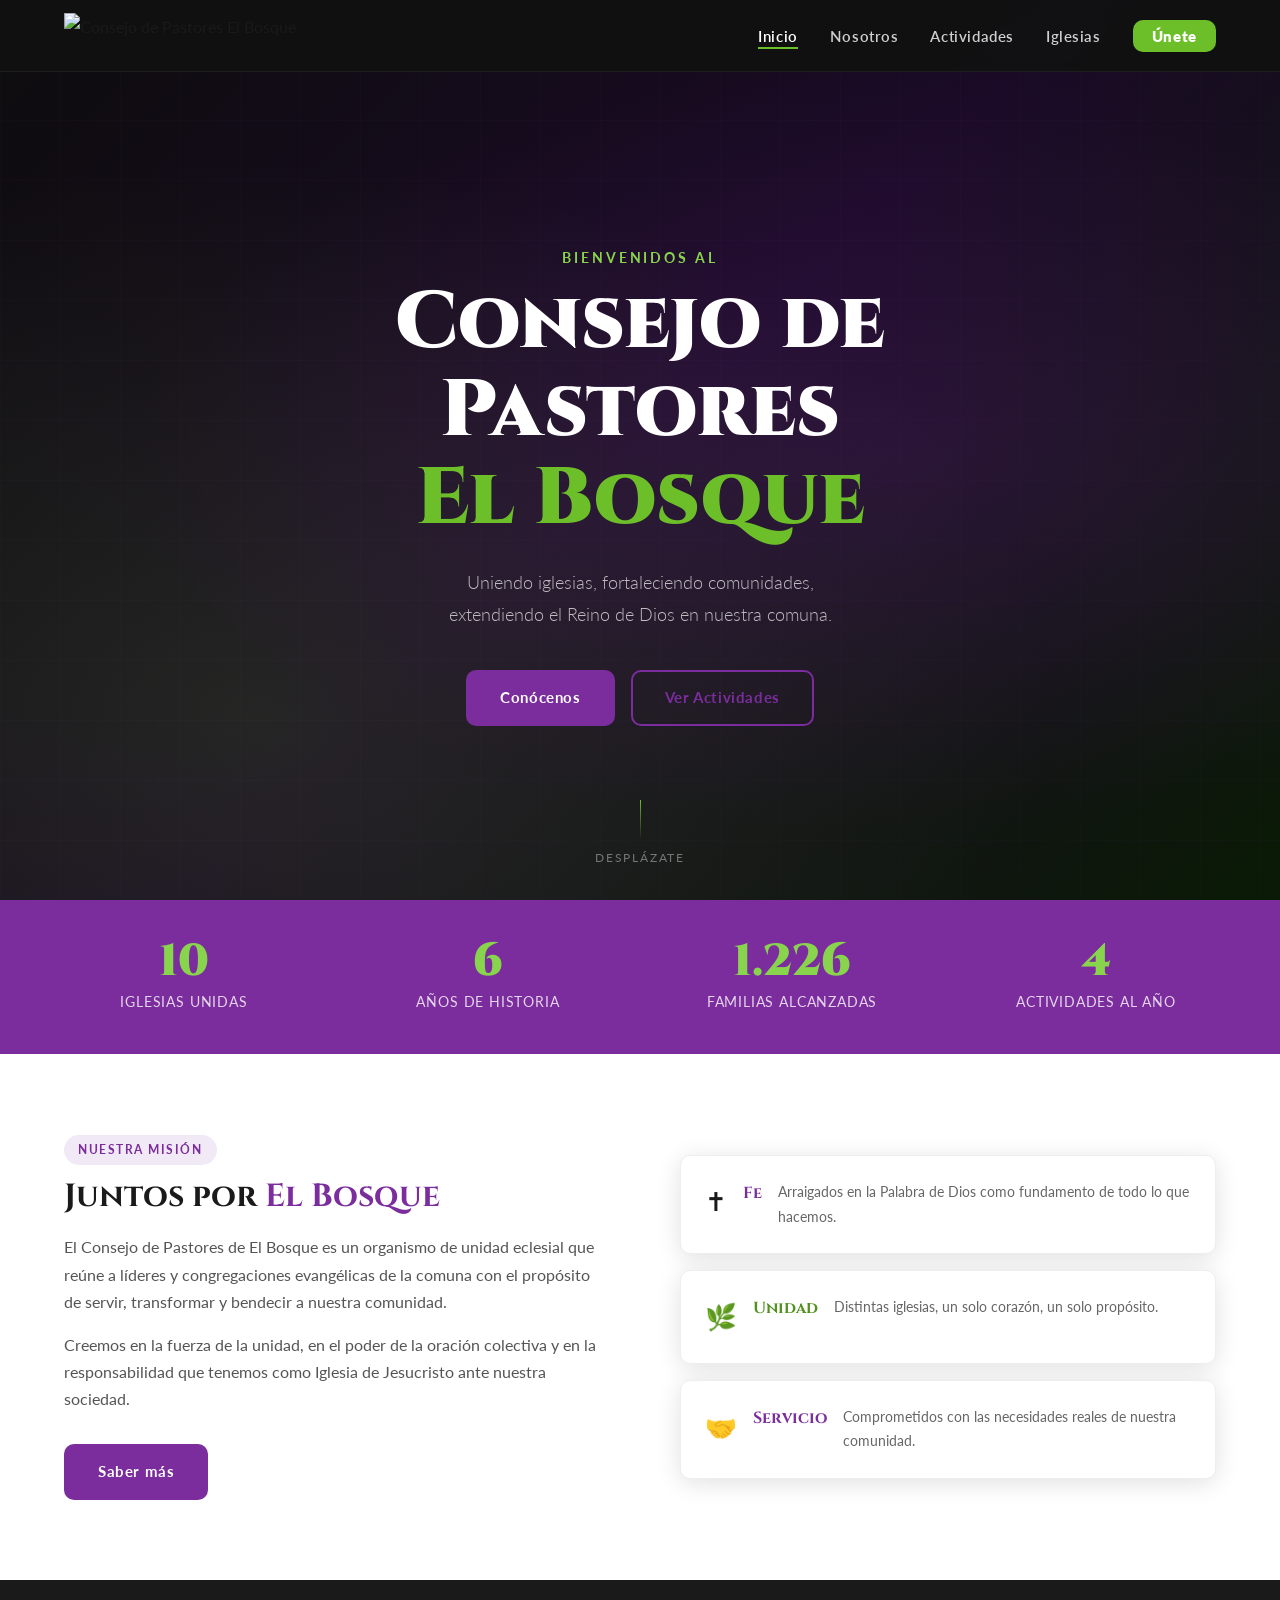
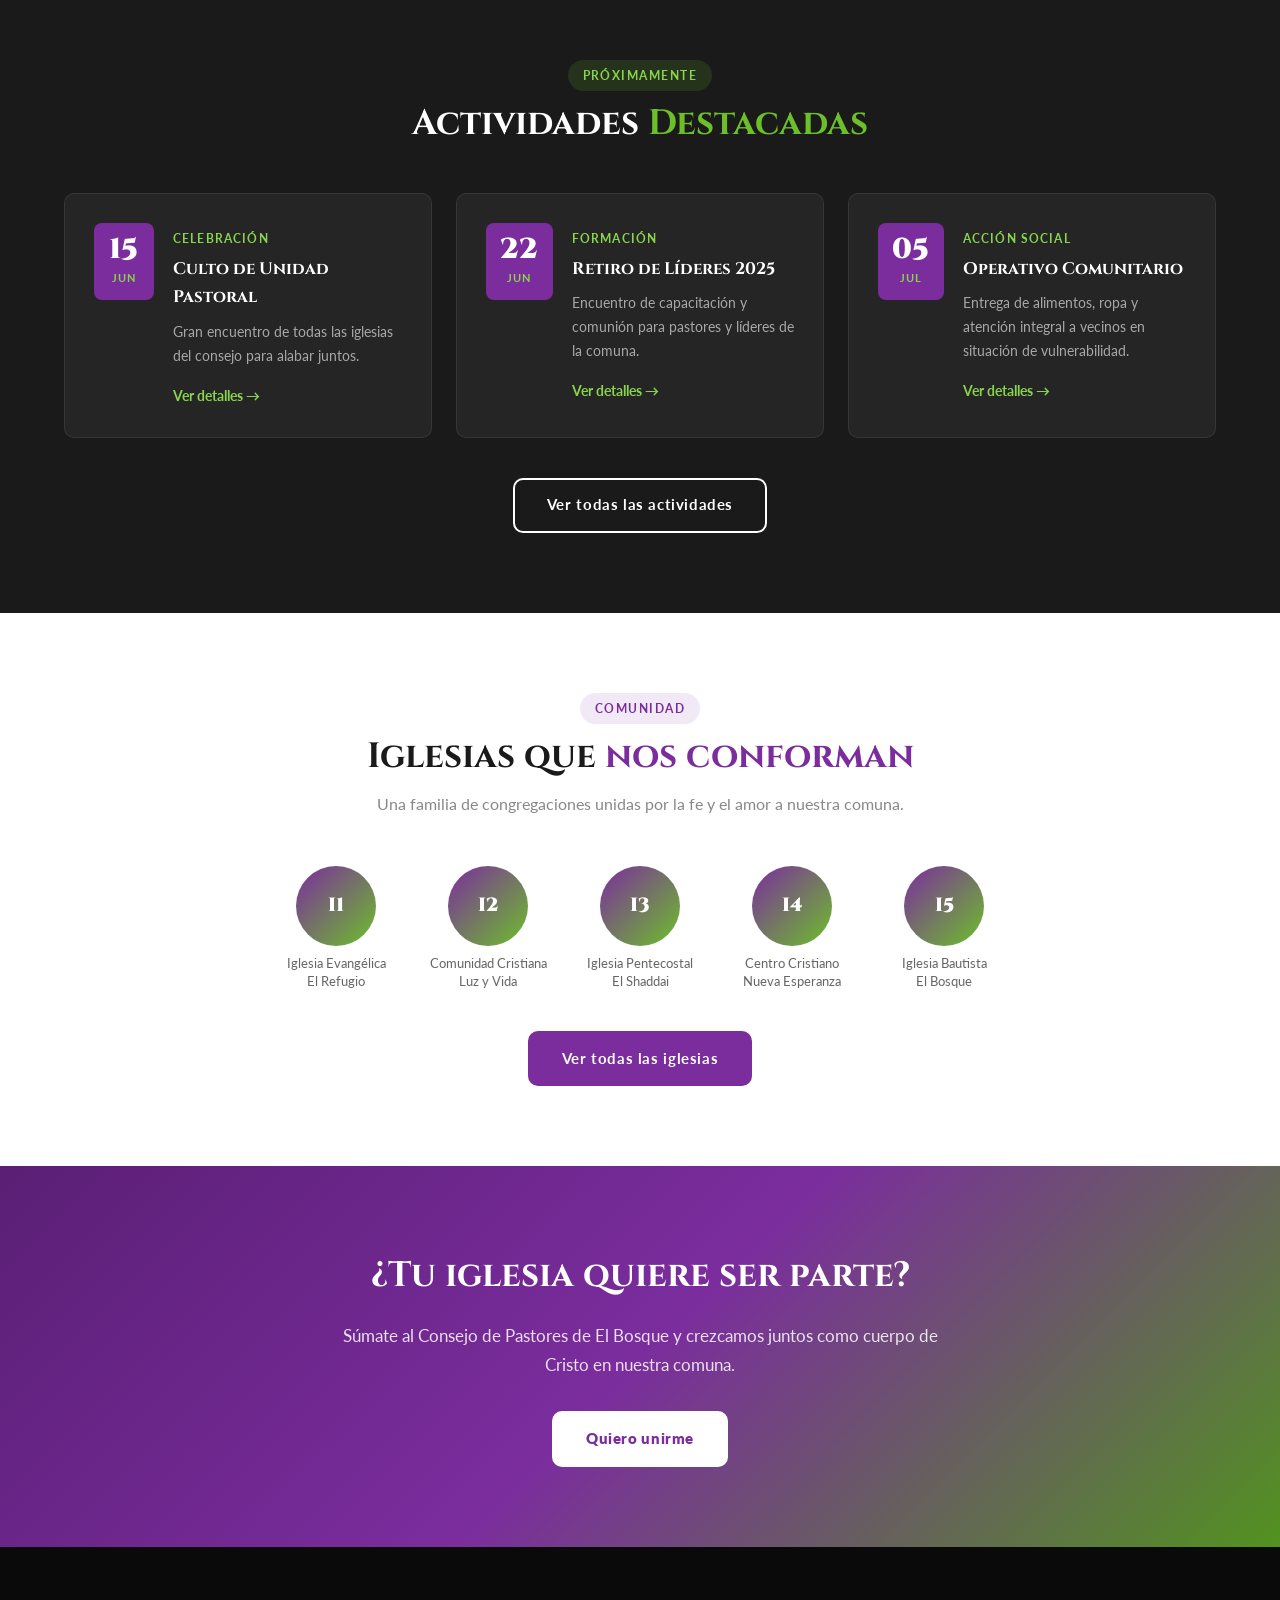
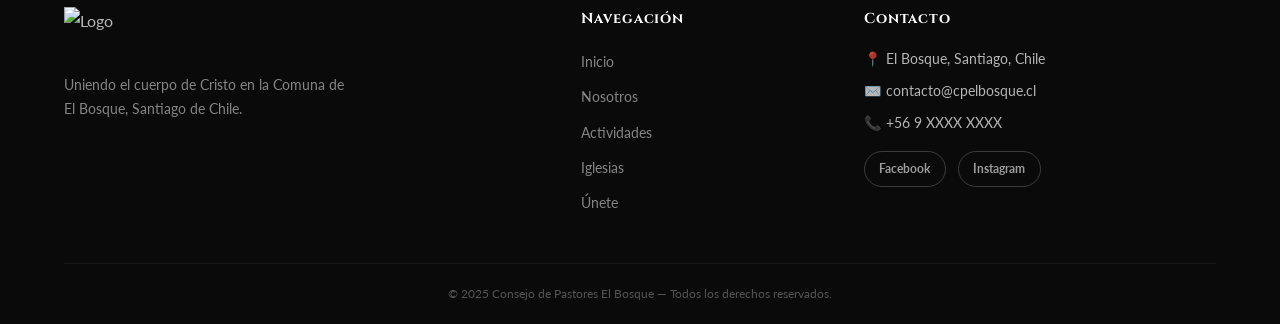
==== index.html @ faa2d141 "proyecto base de la pagina web" ====
<!DOCTYPE html>
<html lang="es">
<head>
  <meta charset="UTF-8" />
  <meta name="viewport" content="width=device-width, initial-scale=1.0"/>
  <title>Consejo de Pastores El Bosque</title>
  <link rel="stylesheet" href="styles.css" />
  <link href="https://fonts.googleapis.com/css2?family=Cinzel:wght@400;700;900&family=Lato:wght@300;400;700&display=swap" rel="stylesheet"/>
</head>
<body>

  <!-- NAVBAR -->
  <nav class="navbar" id="navbar">
    <div class="nav-container">
      <a href="index.html" class="nav-logo">
        <img src="logo.png" alt="Consejo de Pastores El Bosque" />
      </a>
      <button class="hamburger" id="hamburger" aria-label="Menú">
        <span></span><span></span><span></span>
      </button>
      <ul class="nav-links" id="nav-links">
        <li><a href="index.html" class="active">Inicio</a></li>
        <li><a href="nosotros.html">Nosotros</a></li>
        <li><a href="actividades.html">Actividades</a></li>
        <li><a href="iglesias.html">Iglesias</a></li>
        <li><a href="unete.html" class="nav-cta">Únete</a></li>
      </ul>
    </div>
  </nav>

  <!-- HERO -->
  <section class="hero">
    <div class="hero-bg"></div>
    <div class="hero-overlay"></div>
    <div class="hero-content">
      <p class="hero-pre animate-up">Bienvenidos al</p>
      <h1 class="hero-title animate-up delay-1">Consejo de Pastores<br/><span class="green">El Bosque</span></h1>
      <p class="hero-sub animate-up delay-2">Uniendo iglesias, fortaleciendo comunidades,<br/>extendiendo el Reino de Dios en nuestra comuna.</p>
      <div class="hero-btns animate-up delay-3">
        <a href="nosotros.html" class="btn btn-primary">Conócenos</a>
        <a href="actividades.html" class="btn btn-outline">Ver Actividades</a>
      </div>
    </div>
    <div class="hero-scroll">
      <span></span>
      <p>Desplázate</p>
    </div>
  </section>

  <!-- CIFRAS -->
  <section class="stats">
    <div class="stats-grid">
      <div class="stat-item">
        <span class="stat-number" data-target="25">0</span>
        <p>Iglesias unidas</p>
      </div>
      <div class="stat-item">
        <span class="stat-number" data-target="15">0</span>
        <p>Años de historia</p>
      </div>
      <div class="stat-item">
        <span class="stat-number" data-target="3000">0</span>
        <p>Familias alcanzadas</p>
      </div>
      <div class="stat-item">
        <span class="stat-number" data-target="12">0</span>
        <p>Actividades al año</p>
      </div>
    </div>
  </section>

  <!-- MISIÓN -->
  <section class="mision section-pad">
    <div class="container">
      <div class="mision-grid">
        <div class="mision-text">
          <span class="tag">Nuestra Misión</span>
          <h2>Juntos por <span class="purple">El Bosque</span></h2>
          <p>El Consejo de Pastores de El Bosque es un organismo de unidad eclesial que reúne a líderes y congregaciones evangélicas de la comuna con el propósito de servir, transformar y bendecir a nuestra comunidad.</p>
          <p>Creemos en la fuerza de la unidad, en el poder de la oración colectiva y en la responsabilidad que tenemos como Iglesia de Jesucristo ante nuestra sociedad.</p>
          <a href="nosotros.html" class="btn btn-primary">Saber más</a>
        </div>
        <div class="mision-visual">
          <div class="mision-card card-1">
            <div class="card-icon">✝</div>
            <h3>Fe</h3>
            <p>Arraigados en la Palabra de Dios como fundamento de todo lo que hacemos.</p>
          </div>
          <div class="mision-card card-2">
            <div class="card-icon">🌿</div>
            <h3>Unidad</h3>
            <p>Distintas iglesias, un solo corazón, un solo propósito.</p>
          </div>
          <div class="mision-card card-3">
            <div class="card-icon">🤝</div>
            <h3>Servicio</h3>
            <p>Comprometidos con las necesidades reales de nuestra comunidad.</p>
          </div>
        </div>
      </div>
    </div>
  </section>

  <!-- PRÓXIMAS ACTIVIDADES -->
  <section class="proximas section-pad dark-section">
    <div class="container">
      <div class="section-header">
        <span class="tag">Próximamente</span>
        <h2>Actividades <span class="green">Destacadas</span></h2>
      </div>
      <div class="eventos-grid">
        <article class="evento-card">
          <div class="evento-fecha">
            <span class="dia">15</span>
            <span class="mes">JUN</span>
          </div>
          <div class="evento-info">
            <span class="evento-tipo">Celebración</span>
            <h3>Culto de Unidad Pastoral</h3>
            <p>Gran encuentro de todas las iglesias del consejo para alabar juntos.</p>
            <a href="actividades.html" class="link-arrow">Ver detalles →</a>
          </div>
        </article>
        <article class="evento-card">
          <div class="evento-fecha">
            <span class="dia">22</span>
            <span class="mes">JUN</span>
          </div>
          <div class="evento-info">
            <span class="evento-tipo">Formación</span>
            <h3>Retiro de Líderes 2025</h3>
            <p>Encuentro de capacitación y comunión para pastores y líderes de la comuna.</p>
            <a href="actividades.html" class="link-arrow">Ver detalles →</a>
          </div>
        </article>
        <article class="evento-card">
          <div class="evento-fecha">
            <span class="dia">05</span>
            <span class="mes">JUL</span>
          </div>
          <div class="evento-info">
            <span class="evento-tipo">Acción Social</span>
            <h3>Operativo Comunitario</h3>
            <p>Entrega de alimentos, ropa y atención integral a vecinos en situación de vulnerabilidad.</p>
            <a href="actividades.html" class="link-arrow">Ver detalles →</a>
          </div>
        </article>
      </div>
      <div class="center-btn">
        <a href="actividades.html" class="btn btn-outline-light">Ver todas las actividades</a>
      </div>
    </div>
  </section>

  <!-- IGLESIAS DESTACADAS -->
  <section class="iglesias-preview section-pad">
    <div class="container">
      <div class="section-header">
        <span class="tag">Comunidad</span>
        <h2>Iglesias que <span class="purple">nos conforman</span></h2>
        <p>Una familia de congregaciones unidas por la fe y el amor a nuestra comuna.</p>
      </div>
      <div class="iglesias-logos">
        <div class="iglesia-item">
          <div class="iglesia-circle">I1</div>
          <p>Iglesia Evangélica<br/>El Refugio</p>
        </div>
        <div class="iglesia-item">
          <div class="iglesia-circle">I2</div>
          <p>Comunidad Cristiana<br/>Luz y Vida</p>
        </div>
        <div class="iglesia-item">
          <div class="iglesia-circle">I3</div>
          <p>Iglesia Pentecostal<br/>El Shaddai</p>
        </div>
        <div class="iglesia-item">
          <div class="iglesia-circle">I4</div>
          <p>Centro Cristiano<br/>Nueva Esperanza</p>
        </div>
        <div class="iglesia-item">
          <div class="iglesia-circle">I5</div>
          <p>Iglesia Bautista<br/>El Bosque</p>
        </div>
      </div>
      <div class="center-btn">
        <a href="iglesias.html" class="btn btn-primary">Ver todas las iglesias</a>
      </div>
    </div>
  </section>

  <!-- CTA UNETE -->
  <section class="cta-section">
    <div class="cta-bg"></div>
    <div class="cta-content">
      <h2>¿Tu iglesia quiere ser parte?</h2>
      <p>Súmate al Consejo de Pastores de El Bosque y crezcamos juntos como cuerpo de Cristo en nuestra comuna.</p>
      <a href="unete.html" class="btn btn-white">Quiero unirme</a>
    </div>
  </section>

  <!-- FOOTER -->
  <footer class="footer">
    <div class="container">
      <div class="footer-grid">
        <div class="footer-brand">
          <img src="logo.png" alt="Logo" class="footer-logo"/>
          <p>Uniendo el cuerpo de Cristo en la Comuna de El Bosque, Santiago de Chile.</p>
        </div>
        <div class="footer-links">
          <h4>Navegación</h4>
          <ul>
            <li><a href="index.html">Inicio</a></li>
            <li><a href="nosotros.html">Nosotros</a></li>
            <li><a href="actividades.html">Actividades</a></li>
            <li><a href="iglesias.html">Iglesias</a></li>
            <li><a href="unete.html">Únete</a></li>
          </ul>
        </div>
        <div class="footer-contact">
          <h4>Contacto</h4>
          <p>📍 El Bosque, Santiago, Chile</p>
          <p>✉️ contacto@cpelbosque.cl</p>
          <p>📞 +56 9 XXXX XXXX</p>
          <div class="social-links">
            <a href="#" class="social-btn">Facebook</a>
            <a href="#" class="social-btn">Instagram</a>
          </div>
        </div>
      </div>
      <div class="footer-bottom">
        <p>© 2025 Consejo de Pastores El Bosque — Todos los derechos reservados.</p>
      </div>
    </div>
  </footer>

  <script src="main.js"></script>
</body>
</html>
---- styles.css ----
/* =============================================
   CONSEJO DE PASTORES EL BOSQUE
   styles.css — Hoja de estilos principal
   ============================================= */

/* ---- VARIABLES ---- */
:root {
  --purple: #7B2D9E;
  --purple-dark: #5a1f75;
  --purple-light: #9b4dbe;
  --green: #6DBF2A;
  --green-dark: #52921f;
  --green-light: #89d44d;
  --black: #111111;
  --dark: #1a1a1a;
  --dark-card: #222222;
  --grey: #888888;
  --light-grey: #f4f4f4;
  --white: #ffffff;
  --font-display: 'Cinzel', serif;
  --font-body: 'Lato', sans-serif;
  --radius: 10px;
  --shadow: 0 4px 24px rgba(0,0,0,0.12);
  --shadow-lg: 0 12px 48px rgba(0,0,0,0.18);
  --transition: all 0.3s ease;
  --max-w: 1200px;
  --nav-h: 72px;
}

/* ---- RESET & BASE ---- */
*, *::before, *::after { box-sizing: border-box; margin: 0; padding: 0; }
html { scroll-behavior: smooth; }
body {
  font-family: var(--font-body);
  color: var(--dark);
  background: var(--white);
  line-height: 1.7;
  overflow-x: hidden;
}
img { max-width: 100%; display: block; }
a { text-decoration: none; color: inherit; }
ul { list-style: none; }
input, textarea, select, button { font-family: var(--font-body); }

/* ---- UTILITY ---- */
.container { max-width: var(--max-w); margin: 0 auto; padding: 0 1.5rem; }
.section-pad { padding: 80px 0; }
.dark-section { background: var(--dark); color: var(--white); }
.dark-section .tag { background: rgba(109,191,42,0.15); color: var(--green-light); }
.dark-section h2 { color: var(--white); }
.center-btn { text-align: center; margin-top: 2.5rem; }
.purple { color: var(--purple); }
.green { color: var(--green); }
.footnote-text { color: var(--grey); font-size: .95rem; }
.link-inline { color: var(--purple); font-weight: 700; }
.link-inline:hover { text-decoration: underline; }
.small { font-size: .85rem; opacity: .7; }

/* ---- TAG ---- */
.tag {
  display: inline-block;
  background: rgba(123,45,158,0.1);
  color: var(--purple);
  font-size: .78rem;
  font-weight: 700;
  letter-spacing: .12em;
  text-transform: uppercase;
  padding: .3rem .9rem;
  border-radius: 999px;
  margin-bottom: .75rem;
}

/* ---- SECTION HEADER ---- */
.section-header { text-align: center; margin-bottom: 3rem; }
.section-header h2 { font-family: var(--font-display); font-size: 2.2rem; line-height: 1.2; margin-bottom: .75rem; }
.section-header p { color: var(--grey); max-width: 560px; margin: 0 auto; }
.dark-section .section-header p { color: #aaa; }

/* ---- BUTTONS ---- */
.btn {
  display: inline-block;
  padding: .8rem 2rem;
  border-radius: var(--radius);
  font-weight: 700;
  font-size: .95rem;
  letter-spacing: .04em;
  transition: var(--transition);
  cursor: pointer;
  border: 2px solid transparent;
}
.btn-primary { background: var(--purple); color: var(--white); border-color: var(--purple); }
.btn-primary:hover { background: var(--purple-dark); border-color: var(--purple-dark); transform: translateY(-2px); box-shadow: 0 6px 20px rgba(123,45,158,.35); }
.btn-outline { background: transparent; color: var(--purple); border-color: var(--purple); }
.btn-outline:hover { background: var(--purple); color: var(--white); transform: translateY(-2px); }
.btn-outline-light { background: transparent; color: var(--white); border-color: var(--white); }
.btn-outline-light:hover { background: var(--white); color: var(--dark); transform: translateY(-2px); }
.btn-white { background: var(--white); color: var(--purple); border-color: var(--white); font-weight: 800; }
.btn-white:hover { background: var(--green); color: var(--white); border-color: var(--green); transform: translateY(-2px); }
.btn-sm { padding: .5rem 1.2rem; font-size: .85rem; }
.btn-large { padding: 1rem 2.8rem; font-size: 1.05rem; }

/* ---- NAVBAR ---- */
.navbar {
  position: fixed; top: 0; left: 0; right: 0; z-index: 1000;
  height: var(--nav-h);
  background: rgba(17,17,17,0.95);
  backdrop-filter: blur(12px);
  border-bottom: 1px solid rgba(255,255,255,0.06);
  transition: var(--transition);
}
.navbar.scrolled { background: rgba(17,17,17,0.98); box-shadow: 0 2px 20px rgba(0,0,0,.4); }
.nav-container {
  max-width: var(--max-w);
  margin: 0 auto; padding: 0 1.5rem;
  height: 100%;
  display: flex; align-items: center; justify-content: space-between;
}
.nav-logo img { height: 46px; width: auto; }
.nav-links { display: flex; align-items: center; gap: 2rem; }
.nav-links a {
  color: rgba(255,255,255,.8);
  font-size: .92rem;
  font-weight: 600;
  letter-spacing: .04em;
  transition: var(--transition);
  position: relative;
}
.nav-links a::after {
  content: ''; position: absolute; bottom: -4px; left: 0; right: 0;
  height: 2px; background: var(--green);
  transform: scaleX(0); transition: transform .25s ease;
}
.nav-links a:hover, .nav-links a.active { color: var(--white); }
.nav-links a:hover::after, .nav-links a.active::after { transform: scaleX(1); }
.nav-links .nav-cta {
  background: var(--green); color: var(--white) !important;
  padding: .45rem 1.2rem; border-radius: var(--radius);
  font-weight: 800;
}
.nav-links .nav-cta::after { display: none; }
.nav-links .nav-cta:hover { background: var(--green-dark); transform: translateY(-1px); }
.hamburger { display: none; flex-direction: column; gap: 5px; cursor: pointer; background: none; border: none; padding: .4rem; }
.hamburger span { display: block; width: 24px; height: 2px; background: var(--white); border-radius: 2px; transition: var(--transition); }
.hamburger.open span:nth-child(1) { transform: rotate(45deg) translate(5px,5px); }
.hamburger.open span:nth-child(2) { opacity: 0; }
.hamburger.open span:nth-child(3) { transform: rotate(-45deg) translate(5px,-5px); }

/* ---- HERO ---- */
.hero {
  min-height: 100vh;
  position: relative;
  display: flex; align-items: center; justify-content: center;
  overflow: hidden;
  padding-top: var(--nav-h);
}
.hero-bg {
  position: absolute; inset: 0;
  background: linear-gradient(135deg, #0d0d0d 0%, #1a0a26 50%, #0a1a05 100%);
}
/* Subtle cross pattern */
.hero-bg::before {
  content: '';
  position: absolute; inset: 0;
  background-image: 
    linear-gradient(rgba(123,45,158,.04) 1px, transparent 1px),
    linear-gradient(90deg, rgba(123,45,158,.04) 1px, transparent 1px);
  background-size: 60px 60px;
}
.hero-overlay {
  position: absolute; inset: 0;
  background: radial-gradient(ellipse at 70% 50%, rgba(123,45,158,0.2) 0%, transparent 60%),
              radial-gradient(ellipse at 20% 80%, rgba(109,191,42,0.15) 0%, transparent 55%);
}
.hero-content {
  position: relative; z-index: 2;
  text-align: center;
  color: var(--white);
  padding: 2rem 1.5rem;
  max-width: 800px;
}
.hero-pre {
  font-size: .9rem; letter-spacing: .2em; text-transform: uppercase;
  color: var(--green-light); font-weight: 700; margin-bottom: .5rem;
}
.hero-title {
  font-family: var(--font-display);
  font-size: clamp(2.5rem, 7vw, 5rem);
  line-height: 1.1;
  margin-bottom: 1.5rem;
  font-weight: 900;
}
.hero-sub {
  font-size: 1.1rem; color: rgba(255,255,255,.7); margin-bottom: 2.5rem;
  font-weight: 300; line-height: 1.8;
}
.hero-btns { display: flex; gap: 1rem; justify-content: center; flex-wrap: wrap; }
.hero-scroll {
  position: absolute; bottom: 2rem; left: 50%; transform: translateX(-50%);
  z-index: 2; display: flex; flex-direction: column; align-items: center; gap: .5rem;
  color: rgba(255,255,255,.4); font-size: .75rem; letter-spacing: .15em;
  text-transform: uppercase;
}
.hero-scroll span {
  display: block; width: 1px; height: 40px;
  background: linear-gradient(to bottom, var(--green), transparent);
  animation: scrollAnim 2s ease-in-out infinite;
}
@keyframes scrollAnim { 0%,100%{ opacity:.4; transform: scaleY(.8); } 50%{ opacity:1; transform: scaleY(1); } }

/* ---- ANIMATE ---- */
.animate-up { opacity: 0; transform: translateY(30px); animation: fadeUp .7s forwards; }
.delay-1 { animation-delay: .15s; }
.delay-2 { animation-delay: .3s; }
.delay-3 { animation-delay: .45s; }
@keyframes fadeUp { to { opacity:1; transform: translateY(0); } }

/* ---- STATS ---- */
.stats {
  background: var(--purple);
  padding: 2.5rem 1.5rem;
}
.stats-grid {
  max-width: var(--max-w); margin: 0 auto;
  display: grid; grid-template-columns: repeat(4, 1fr);
  gap: 1rem; text-align: center;
}
.stat-item { color: var(--white); }
.stat-number {
  display: block; font-family: var(--font-display);
  font-size: 2.8rem; font-weight: 900; color: var(--green-light);
  line-height: 1;
}
.stat-item p { font-size: .85rem; opacity: .8; margin-top: .4rem; letter-spacing: .06em; text-transform: uppercase; }

/* ---- MISION ---- */
.mision-grid { display: grid; grid-template-columns: 1fr 1fr; gap: 5rem; align-items: center; }
.mision-text h2 { font-family: var(--font-display); font-size: 2rem; margin-bottom: 1rem; line-height: 1.25; }
.mision-text p { color: #555; margin-bottom: 1rem; }
.mision-text .btn { margin-top: 1rem; }
.mision-visual { display: flex; flex-direction: column; gap: 1rem; }
.mision-card {
  background: var(--white); border: 1px solid #eee;
  border-radius: var(--radius); padding: 1.5rem;
  display: flex; align-items: flex-start; gap: 1rem;
  box-shadow: var(--shadow); transition: var(--transition);
}
.mision-card:hover { transform: translateX(6px); border-left: 3px solid var(--purple); }
.card-2:hover { border-left-color: var(--green); }
.card-icon { font-size: 1.6rem; flex-shrink: 0; }
.mision-card h3 { font-family: var(--font-display); font-size: 1rem; margin-bottom: .3rem; color: var(--purple); }
.card-2 h3 { color: var(--green-dark); }
.mision-card p { font-size: .9rem; color: #666; }

/* ---- EVENTOS ---- */
.eventos-grid { display: grid; grid-template-columns: repeat(3, 1fr); gap: 1.5rem; }
.evento-card {
  background: rgba(255,255,255,.05); border: 1px solid rgba(255,255,255,.08);
  border-radius: var(--radius); padding: 1.8rem;
  display: flex; gap: 1.2rem; align-items: flex-start;
  transition: var(--transition);
}
.evento-card:hover { background: rgba(255,255,255,.08); transform: translateY(-3px); }
.evento-fecha {
  flex-shrink: 0; text-align: center; background: var(--purple);
  border-radius: 8px; padding: .8rem .9rem; min-width: 60px;
}
.evento-fecha .dia { display: block; font-family: var(--font-display); font-size: 1.8rem; font-weight: 900; color: var(--white); line-height: 1; }
.evento-fecha .mes { display: block; font-size: .7rem; font-weight: 700; color: var(--green-light); letter-spacing: .1em; margin-top: .2rem; }
.evento-tipo { font-size: .72rem; font-weight: 700; letter-spacing: .1em; text-transform: uppercase; color: var(--green-light); }
.evento-info h3 { font-family: var(--font-display); font-size: 1.05rem; color: var(--white); margin: .3rem 0 .5rem; }
.evento-info p { font-size: .88rem; color: rgba(255,255,255,.6); margin-bottom: .8rem; }
.link-arrow { font-size: .85rem; font-weight: 700; color: var(--green-light); transition: var(--transition); }
.link-arrow:hover { gap: .5rem; color: var(--green); }

/* ---- IGLESIAS PREVIEW ---- */
.iglesias-logos { display: flex; flex-wrap: wrap; justify-content: center; gap: 2rem; margin-bottom: 2rem; }
.iglesia-item { text-align: center; width: 120px; }
.iglesia-circle {
  width: 80px; height: 80px; border-radius: 50%;
  background: linear-gradient(135deg, var(--purple), var(--green));
  display: flex; align-items: center; justify-content: center;
  font-family: var(--font-display); font-size: 1.2rem; font-weight: 900;
  color: var(--white); margin: 0 auto 0.6rem;
  transition: var(--transition);
}
.iglesia-item:hover .iglesia-circle { transform: scale(1.08); box-shadow: 0 6px 24px rgba(123,45,158,.35); }
.iglesia-item p { font-size: .8rem; color: #666; line-height: 1.4; }

/* ---- CTA SECTION ---- */
.cta-section {
  position: relative; text-align: center;
  padding: 80px 1.5rem;
  overflow: hidden;
}
.cta-bg {
  position: absolute; inset: 0;
  background: linear-gradient(135deg, var(--purple-dark) 0%, var(--purple) 50%, var(--green-dark) 100%);
}
.cta-content { position: relative; z-index: 1; color: var(--white); max-width: 600px; margin: 0 auto; }
.cta-content h2 { font-family: var(--font-display); font-size: 2.2rem; margin-bottom: 1rem; }
.cta-content p { opacity: .85; margin-bottom: 2rem; font-size: 1.05rem; }

/* ---- PAGE HERO ---- */
.page-hero {
  position: relative; padding: calc(var(--nav-h) + 80px) 1.5rem 80px;
  text-align: center; overflow: hidden;
  background: var(--dark);
  min-height: 40vh; display: flex; align-items: center; justify-content: center;
}
.page-hero-overlay {
  position: absolute; inset: 0;
  background: linear-gradient(135deg, rgba(123,45,158,.6) 0%, rgba(17,17,17,.85) 100%);
}
.page-hero::before {
  content: '';
  position: absolute; inset: 0;
  background-image: linear-gradient(rgba(255,255,255,.02) 1px, transparent 1px),
                    linear-gradient(90deg, rgba(255,255,255,.02) 1px, transparent 1px);
  background-size: 40px 40px;
}
.page-hero-content { position: relative; z-index: 1; color: var(--white); max-width: 640px; }
.page-hero-content h1 { font-family: var(--font-display); font-size: clamp(2.2rem, 6vw, 3.5rem); margin-bottom: .8rem; }
.page-hero-content p { opacity: .75; font-size: 1.05rem; }

/* ---- TWO COL ---- */
.two-col { display: grid; grid-template-columns: 1fr 1fr; gap: 5rem; align-items: start; }
.two-col h2 { font-family: var(--font-display); font-size: 2rem; margin-bottom: 1rem; line-height: 1.25; }
.two-col p { color: #555; margin-bottom: 1rem; }
.two-col .btn { margin-top: 1rem; }

/* ---- TIMELINE ---- */
.timeline { position: relative; padding-left: 2rem; }
.timeline::before { content: ''; position: absolute; left: .6rem; top: 0; bottom: 0; width: 2px; background: linear-gradient(to bottom, var(--purple), var(--green)); }
.tl-item { position: relative; margin-bottom: 2rem; }
.tl-dot {
  position: absolute; left: -1.97rem; top: .4rem;
  width: 14px; height: 14px; border-radius: 50%;
  background: var(--purple); border: 2px solid var(--white);
  box-shadow: 0 0 0 3px rgba(123,45,158,.3);
}
.tl-year { font-size: .8rem; font-weight: 800; color: var(--green-dark); letter-spacing: .08em; }
.tl-content h4 { font-family: var(--font-display); font-size: 1rem; margin: .2rem 0 .3rem; }
.tl-content p { font-size: .88rem; color: #666; }

/* ---- MVV ---- */
.mvv-grid { display: grid; grid-template-columns: repeat(3, 1fr); gap: 1.5rem; }
.mvv-card {
  background: rgba(255,255,255,.05); border: 1px solid rgba(255,255,255,.08);
  border-radius: var(--radius); padding: 2rem; text-align: center;
  transition: var(--transition);
}
.mvv-card.featured {
  border-color: var(--green); background: rgba(109,191,42,.08);
  transform: scale(1.03);
}
.mvv-card:hover { transform: translateY(-4px); }
.mvv-card.featured:hover { transform: scale(1.03) translateY(-4px); }
.mvv-icon { font-size: 2.2rem; margin-bottom: 1rem; }
.mvv-card h3 { font-family: var(--font-display); font-size: 1.1rem; color: var(--green-light); margin-bottom: .75rem; }
.mvv-card p { font-size: .9rem; color: rgba(255,255,255,.7); line-height: 1.7; }
.values-list li { color: rgba(255,255,255,.8); font-size: .9rem; padding: .25rem 0; text-align: left; }

/* ---- TEAM ---- */
.team-grid { display: grid; grid-template-columns: repeat(4, 1fr); gap: 1.5rem; }
.team-card {
  text-align: center; padding: 2rem 1rem;
  border: 1px solid #eee; border-radius: var(--radius);
  transition: var(--transition); background: var(--white);
}
.team-card:hover { box-shadow: var(--shadow-lg); transform: translateY(-4px); }
.team-avatar {
  width: 80px; height: 80px; border-radius: 50%; margin: 0 auto 1rem;
  display: flex; align-items: center; justify-content: center;
  font-family: var(--font-display); font-size: 1.8rem; font-weight: 900; color: var(--white);
}
.team-card h3 { font-family: var(--font-display); font-size: .95rem; margin-bottom: .3rem; }
.team-rol {
  display: inline-block; font-size: .75rem; font-weight: 700;
  color: var(--green-dark); background: rgba(109,191,42,.12);
  padding: .2rem .7rem; border-radius: 999px; margin-bottom: .75rem; letter-spacing: .06em;
}
.team-card p { font-size: .85rem; color: #777; line-height: 1.6; }

/* ---- ACTIVITIES ---- */
.filtros { display: flex; gap: .75rem; flex-wrap: wrap; margin-bottom: 2.5rem; }
.filtro-btn {
  padding: .5rem 1.3rem; border-radius: 999px; border: 2px solid #ddd;
  background: none; cursor: pointer; font-weight: 600; font-size: .85rem;
  transition: var(--transition); color: #555;
}
.filtro-btn.active, .filtro-btn:hover {
  background: var(--purple); border-color: var(--purple); color: var(--white);
}
.actividades-grid { display: grid; grid-template-columns: repeat(3, 1fr); gap: 1.5rem; }
.act-card {
  border-radius: var(--radius); overflow: hidden; border: 1px solid #eee;
  background: var(--white); box-shadow: var(--shadow); transition: var(--transition);
  display: flex; flex-direction: column;
}
.act-card:hover { transform: translateY(-5px); box-shadow: var(--shadow-lg); }
.act-card.hidden { display: none; }
.act-header {
  padding: 1.2rem 1.5rem;
  display: flex; justify-content: space-between; align-items: center;
}
.act-header.celebracion { background: linear-gradient(135deg, var(--purple), var(--purple-light)); }
.act-header.formacion { background: linear-gradient(135deg, #1a6695, #2196f3); }
.act-header.social { background: linear-gradient(135deg, var(--green-dark), var(--green)); }
.act-header.oracion { background: linear-gradient(135deg, #6d3e00, #b86a00); }
.act-tipo { font-size: .72rem; font-weight: 800; color: rgba(255,255,255,.9); letter-spacing: .12em; text-transform: uppercase; }
.act-fecha-badge { text-align: center; background: rgba(255,255,255,.2); border-radius: 8px; padding: .4rem .7rem; }
.act-fecha-badge .dia { display: block; font-family: var(--font-display); font-size: 1.4rem; font-weight: 900; color: var(--white); line-height: 1; }
.act-fecha-badge .mes { display: block; font-size: .65rem; font-weight: 700; color: rgba(255,255,255,.8); letter-spacing: .1em; }
.act-body { padding: 1.5rem; flex: 1; }
.act-body h3 { font-family: var(--font-display); font-size: 1.05rem; margin-bottom: .6rem; }
.act-body p { font-size: .88rem; color: #666; margin-bottom: 1rem; line-height: 1.6; }
.act-meta { display: flex; flex-direction: column; gap: .3rem; }
.act-meta span { font-size: .8rem; color: #888; }
.act-footer { padding: 1rem 1.5rem; border-top: 1px solid #f0f0f0; }
.programas-grid { display: grid; grid-template-columns: repeat(4, 1fr); gap: 1.5rem; }
.programa-item {
  text-align: center; padding: 2rem 1.2rem;
  background: rgba(255,255,255,.04); border: 1px solid rgba(255,255,255,.06);
  border-radius: var(--radius); transition: var(--transition);
}
.programa-item:hover { background: rgba(255,255,255,.08); transform: translateY(-3px); }
.programa-icon { font-size: 2rem; margin-bottom: 1rem; }
.programa-item h3 { font-family: var(--font-display); font-size: 1rem; color: var(--green-light); margin-bottom: .6rem; }
.programa-item p { font-size: .87rem; color: rgba(255,255,255,.65); line-height: 1.6; }

/* ---- IGLESIAS PAGE ---- */
.busqueda-bar { margin-bottom: 2rem; }
.search-input {
  width: 100%; padding: 1rem 1.5rem; border: 2px solid #ddd;
  border-radius: var(--radius); font-size: 1rem; transition: var(--transition);
  outline: none;
}
.search-input:focus { border-color: var(--purple); }
.iglesias-grid { display: grid; grid-template-columns: repeat(3, 1fr); gap: 1.5rem; }
.iglesia-card {
  border-radius: var(--radius); overflow: hidden; border: 1px solid #eee;
  box-shadow: var(--shadow); transition: var(--transition); background: var(--white);
  display: flex; flex-direction: column;
}
.iglesia-card:hover { transform: translateY(-5px); box-shadow: var(--shadow-lg); }
.iglesia-card.hidden { display: none; }
.iglesia-card-header {
  padding: 1.8rem; display: flex; align-items: center; justify-content: center;
}
.iglesia-inicial { font-family: var(--font-display); font-size: 2rem; font-weight: 900; color: var(--white); }
.iglesia-card-body { padding: 1.5rem; flex: 1; }
.iglesia-card-body h3 { font-family: var(--font-display); font-size: 1rem; margin-bottom: .4rem; }
.iglesia-denominacion {
  font-size: .73rem; font-weight: 700; letter-spacing: .1em; text-transform: uppercase;
  color: var(--purple); background: rgba(123,45,158,.08);
  padding: .2rem .6rem; border-radius: 999px; display: inline-block; margin-bottom: .9rem;
}
.iglesia-info p { font-size: .85rem; color: #666; margin-bottom: .3rem; }
.iglesia-card-footer { padding: 1rem 1.5rem; border-top: 1px solid #f0f0f0; }
.mapa-placeholder {
  height: 350px; border-radius: var(--radius);
  background: rgba(255,255,255,.05); border: 2px dashed rgba(255,255,255,.2);
  display: flex; align-items: center; justify-content: center;
}
.mapa-overlay-text { text-align: center; color: rgba(255,255,255,.5); }
.mapa-overlay-text p { font-size: 1.5rem; }
.no-resultados { text-align: center; padding: 3rem; color: #888; }

/* ---- UNETE / FORM ---- */
.formas-grid { display: grid; grid-template-columns: repeat(3, 1fr); gap: 1.5rem; margin-bottom: 3rem; }
.forma-card {
  border: 1px solid #eee; border-radius: var(--radius); padding: 2rem;
  transition: var(--transition); text-align: center; background: var(--white);
}
.forma-card:hover { box-shadow: var(--shadow-lg); transform: translateY(-4px); }
.forma-card.featured { border-color: var(--green); box-shadow: 0 0 0 1px var(--green); }
.forma-icon {
  width: 64px; height: 64px; border-radius: 50%; font-size: 1.6rem;
  display: flex; align-items: center; justify-content: center;
  margin: 0 auto 1.2rem;
}
.purple-bg { background: rgba(123,45,158,.1); }
.green-bg { background: rgba(109,191,42,.15); }
.forma-card h3 { font-family: var(--font-display); font-size: 1.1rem; margin-bottom: .6rem; }
.forma-card p { font-size: .9rem; color: #666; margin-bottom: 1rem; line-height: 1.6; }
.forma-beneficios li { font-size: .83rem; color: #555; text-align: left; padding: .25rem 0; }
.form-container {
  max-width: 760px; margin: 0 auto;
  background: rgba(255,255,255,.04); border: 1px solid rgba(255,255,255,.08);
  border-radius: var(--radius); overflow: hidden;
}
.form-tabs { display: flex; border-bottom: 1px solid rgba(255,255,255,.1); }
.tab-btn {
  flex: 1; padding: 1rem; background: none; border: none;
  color: rgba(255,255,255,.5); cursor: pointer; font-weight: 700;
  font-size: .9rem; transition: var(--transition); letter-spacing: .04em;
}
.tab-btn:hover { color: rgba(255,255,255,.8); background: rgba(255,255,255,.03); }
.tab-btn.active { color: var(--green-light); border-bottom: 2px solid var(--green); background: rgba(109,191,42,.06); }
.contact-form { padding: 2.5rem; }
.tab-content { display: none; }
.tab-content.active { display: block; }
.form-row { display: grid; grid-template-columns: 1fr 1fr; gap: 1.2rem; }
.form-group { margin-bottom: 1.2rem; }
.form-group label { display: block; font-size: .85rem; font-weight: 700; color: rgba(255,255,255,.75); margin-bottom: .4rem; letter-spacing: .04em; }
.form-group input,
.form-group textarea,
.form-group select {
  width: 100%; padding: .8rem 1rem;
  background: rgba(255,255,255,.06); border: 1px solid rgba(255,255,255,.15);
  border-radius: 8px; color: var(--white); font-size: .95rem;
  transition: var(--transition); outline: none;
}
.form-group input::placeholder,
.form-group textarea::placeholder { color: rgba(255,255,255,.3); }
.form-group select option { background: var(--dark); color: var(--white); }
.form-group input:focus,
.form-group textarea:focus,
.form-group select:focus { border-color: var(--green); background: rgba(109,191,42,.06); }
.checkboxes { display: grid; grid-template-columns: 1fr 1fr; gap: .5rem; margin-top: .3rem; }
.checkbox-item { display: flex; align-items: center; gap: .5rem; font-size: .88rem; color: rgba(255,255,255,.75); cursor: pointer; }
.checkbox-item input[type="checkbox"] { accent-color: var(--green); width: 16px; height: 16px; }
.form-submit { text-align: center; padding-top: 1rem; }
.form-disclaimer { font-size: .78rem; color: rgba(255,255,255,.4); margin-top: .75rem; }
.form-success {
  text-align: center; padding: 2rem;
  border-top: 1px solid rgba(255,255,255,.08);
}
.success-icon {
  width: 60px; height: 60px; border-radius: 50%; background: var(--green);
  color: var(--white); font-size: 1.8rem; display: flex; align-items: center; justify-content: center;
  margin: 0 auto 1rem;
}
.form-success h3 { font-family: var(--font-display); color: var(--green-light); margin-bottom: .5rem; }
.form-success p { color: rgba(255,255,255,.6); }
.contacto-info-grid { display: grid; grid-template-columns: repeat(4, 1fr); gap: 1.5rem; }
.contacto-info-item { text-align: center; padding: 2rem 1rem; border: 1px solid #eee; border-radius: var(--radius); transition: var(--transition); }
.contacto-info-item:hover { box-shadow: var(--shadow); transform: translateY(-3px); }
.ci-icon { font-size: 2rem; margin-bottom: .8rem; }
.contacto-info-item h4 { font-family: var(--font-display); font-size: .95rem; color: var(--purple); margin-bottom: .5rem; }
.contacto-info-item p { font-size: .88rem; color: #666; line-height: 1.6; }

/* ---- FOOTER ---- */
.footer { background: #0a0a0a; color: rgba(255,255,255,.7); padding: 60px 0 0; }
.footer-grid { display: grid; grid-template-columns: 2fr 1fr 1.5fr; gap: 3rem; padding-bottom: 2.5rem; }
.footer-logo { height: 50px; margin-bottom: 1rem; }
.footer-brand p { font-size: .88rem; line-height: 1.7; color: rgba(255,255,255,.5); max-width: 280px; }
.footer-links h4,
.footer-contact h4 { font-family: var(--font-display); font-size: .9rem; color: var(--white); margin-bottom: 1rem; letter-spacing: .06em; }
.footer-links ul li { margin-bottom: .5rem; }
.footer-links a { font-size: .88rem; color: rgba(255,255,255,.5); transition: var(--transition); }
.footer-links a:hover { color: var(--green-light); }
.footer-contact p { font-size: .88rem; margin-bottom: .5rem; }
.social-links { display: flex; gap: .75rem; margin-top: 1rem; }
.social-btn {
  padding: .4rem .9rem; border: 1px solid rgba(255,255,255,.2);
  border-radius: 999px; font-size: .78rem; font-weight: 700;
  color: rgba(255,255,255,.6); transition: var(--transition);
}
.social-btn:hover { background: var(--green); border-color: var(--green); color: var(--white); }
.footer-bottom {
  border-top: 1px solid rgba(255,255,255,.06);
  padding: 1.2rem 0; text-align: center;
  font-size: .78rem; color: rgba(255,255,255,.3);
}

/* =============================================
   RESPONSIVE
   ============================================= */
@media (max-width: 1024px) {
  .stats-grid { grid-template-columns: repeat(2, 1fr); }
  .mision-grid, .two-col { grid-template-columns: 1fr; gap: 3rem; }
  .eventos-grid, .actividades-grid, .iglesias-grid { grid-template-columns: repeat(2, 1fr); }
  .mvv-grid, .team-grid, .contacto-info-grid { grid-template-columns: repeat(2, 1fr); }
  .programas-grid { grid-template-columns: repeat(2, 1fr); }
  .footer-grid { grid-template-columns: 1fr 1fr; }
}

@media (max-width: 768px) {
  :root { --nav-h: 60px; }
  .hamburger { display: flex; }
  .nav-links {
    position: fixed; top: var(--nav-h); left: 0; right: 0;
    background: rgba(17,17,17,.98); padding: 1.5rem;
    flex-direction: column; gap: 0;
    transform: translateY(-110%); opacity: 0;
    transition: var(--transition); pointer-events: none;
    border-bottom: 2px solid var(--purple);
  }
  .nav-links.open { transform: translateY(0); opacity: 1; pointer-events: all; }
  .nav-links li { width: 100%; }
  .nav-links a { display: block; padding: .9rem 0; border-bottom: 1px solid rgba(255,255,255,.06); }
  .nav-links .nav-cta { margin-top: 1rem; text-align: center; border-radius: var(--radius); }
  .hero-title { font-size: 2.3rem; }
  .stats-grid { grid-template-columns: repeat(2, 1fr); }
  .eventos-grid, .actividades-grid, .iglesias-grid { grid-template-columns: 1fr; }
  .mvv-grid, .team-grid, .formas-grid, .contacto-info-grid { grid-template-columns: 1fr; }
  .programas-grid { grid-template-columns: 1fr; }
  .form-row { grid-template-columns: 1fr; }
  .footer-grid { grid-template-columns: 1fr; gap: 2rem; }
  .checkboxes { grid-template-columns: 1fr; }
  .mvv-card.featured { transform: none; }
  .section-header h2 { font-size: 1.7rem; }
  .hero-btns { flex-direction: column; align-items: center; }
}

@media (max-width: 480px) {
  .section-pad { padding: 50px 0; }
  .stats-grid { grid-template-columns: repeat(2, 1fr); gap: .5rem; }
  .stat-number { font-size: 2rem; }
  .contact-form { padding: 1.5rem; }
  .form-tabs { flex-direction: column; }
}
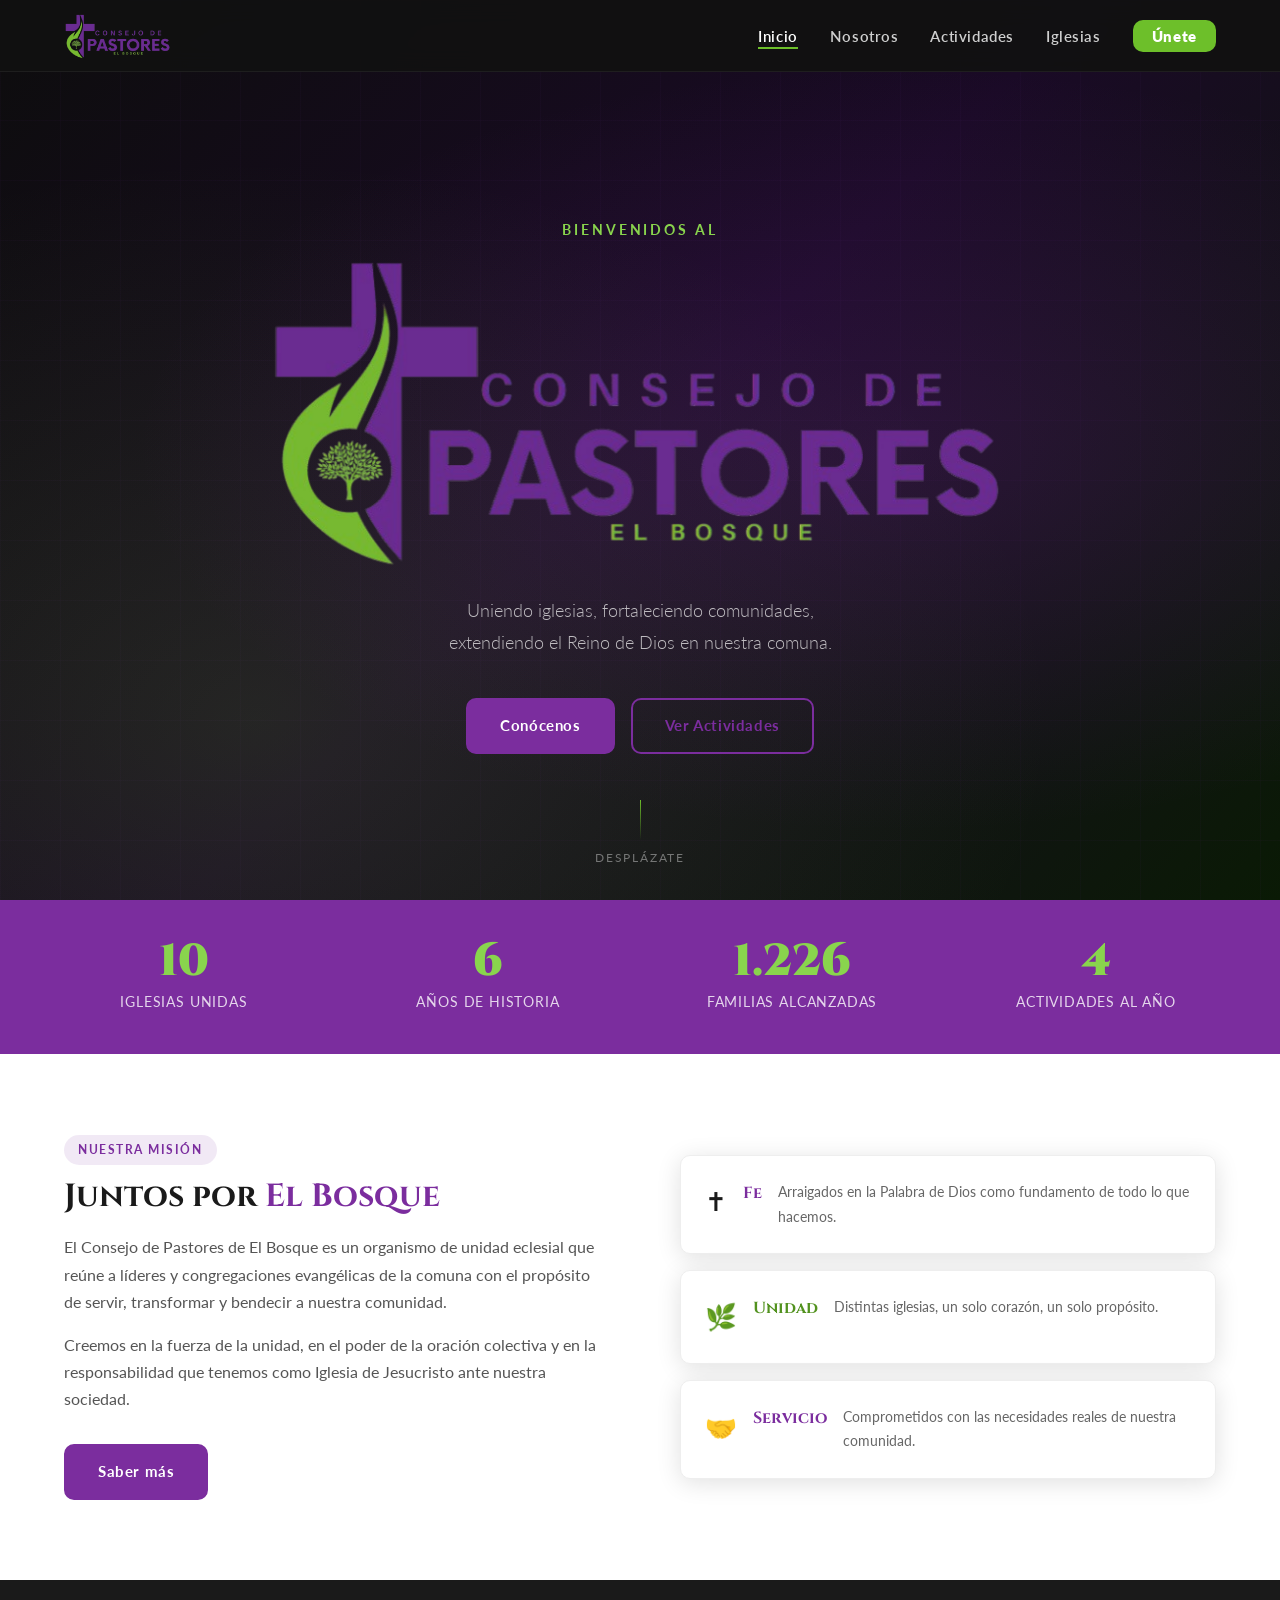
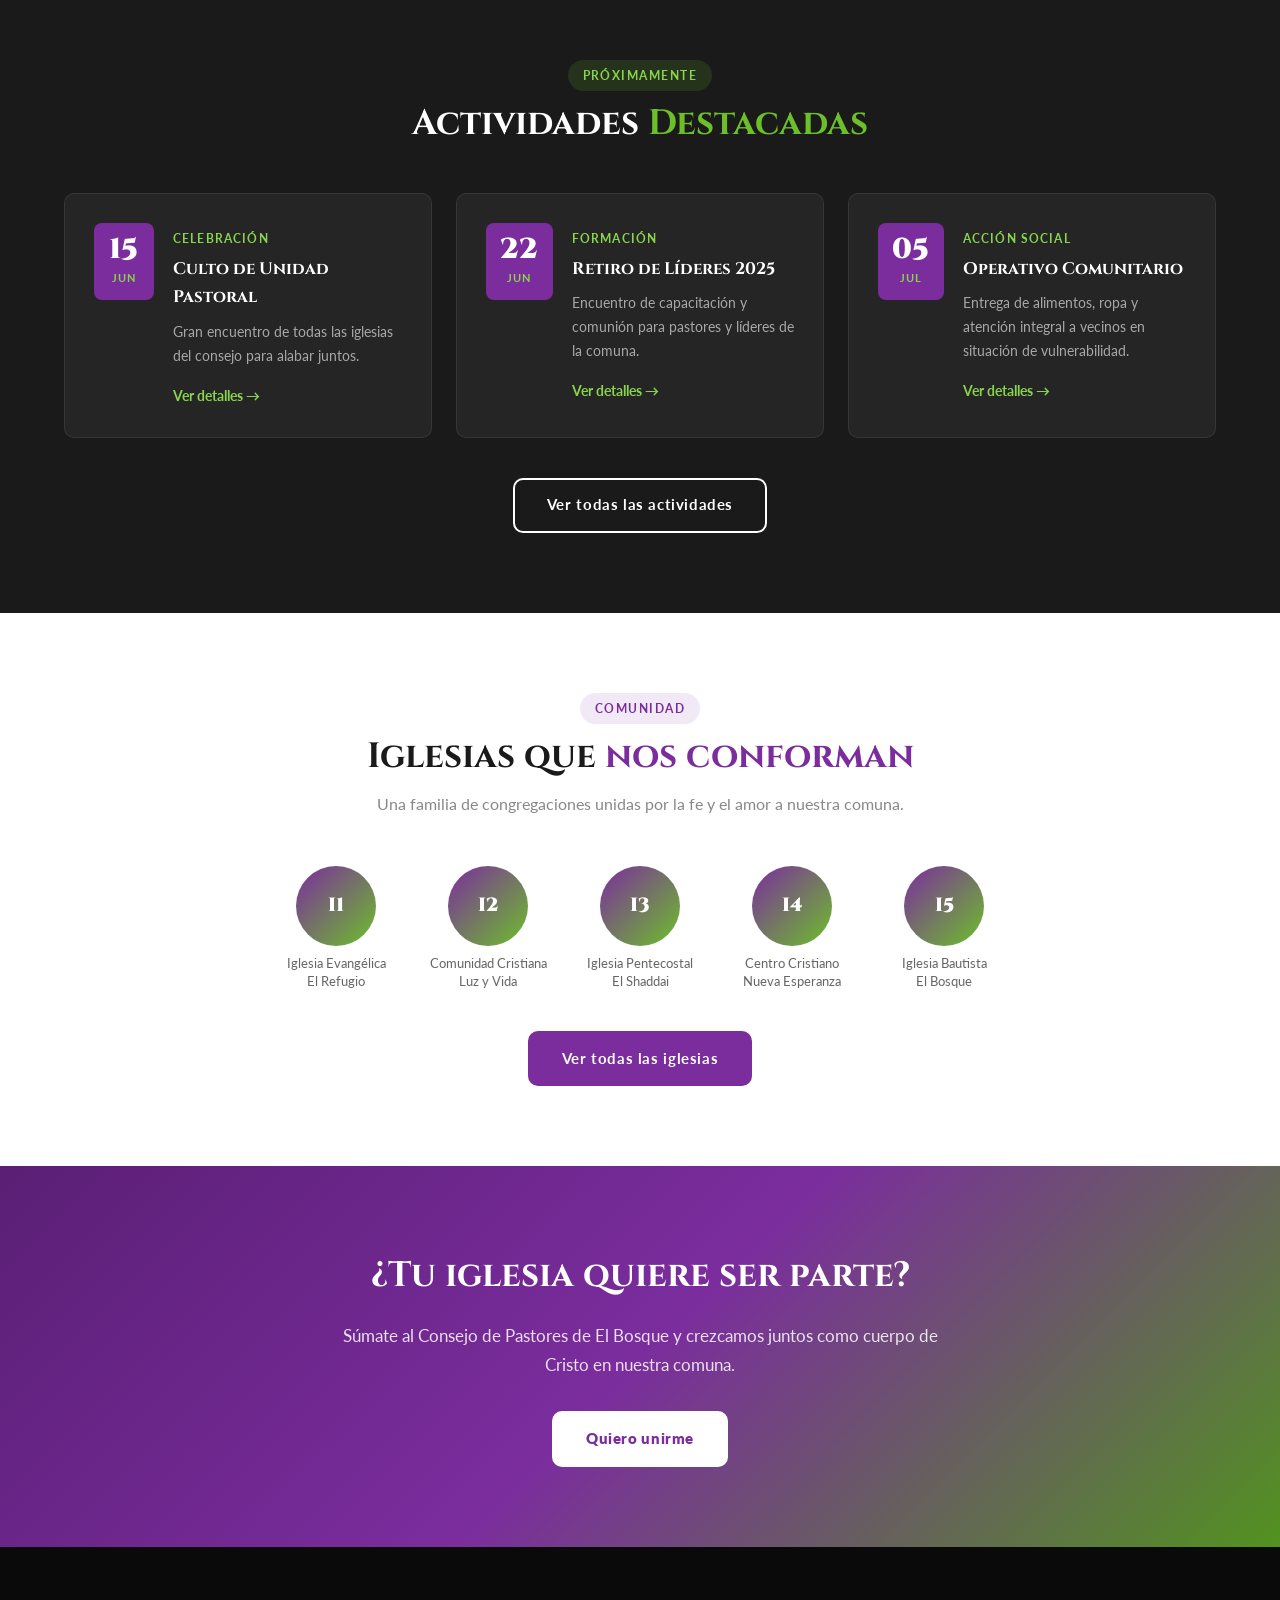
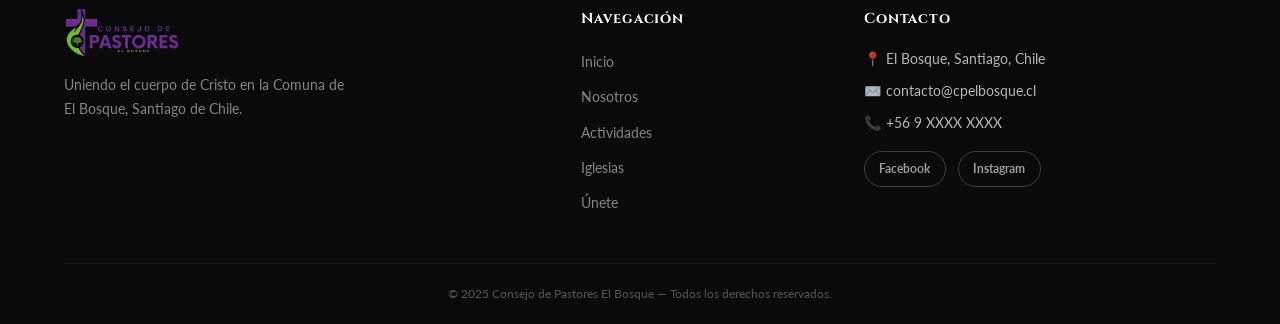
==== commit 815d700b: "se agrego el logo a todos los footer y al inicio en reemplazo de las letras, se hicieron pruebas y t" ====
--- a/index.html
+++ b/index.html
@@ -13,7 +13,7 @@
   <nav class="navbar" id="navbar">
     <div class="nav-container">
       <a href="index.html" class="nav-logo">
-        <img src="logo.png" alt="Consejo de Pastores El Bosque" />
+        <img src="img/logo.png" alt="Consejo de Pastores El Bosque" />
       </a>
       <button class="hamburger" id="hamburger" aria-label="Menú">
         <span></span><span></span><span></span>
@@ -34,7 +34,8 @@
     <div class="hero-overlay"></div>
     <div class="hero-content">
       <p class="hero-pre animate-up">Bienvenidos al</p>
-      <h1 class="hero-title animate-up delay-1">Consejo de Pastores<br/><span class="green">El Bosque</span></h1>
+      <!-- <h1 class="hero-title animate-up delay-1">Consejo de Pastores<br/><span class="green">El Bosque</span></h1> -->
+      <img src="img/logo.png" class="hero-title animate-up delay-1" alt="Consejo de Pastores El Bosque" />
       <p class="hero-sub animate-up delay-2">Uniendo iglesias, fortaleciendo comunidades,<br/>extendiendo el Reino de Dios en nuestra comuna.</p>
       <div class="hero-btns animate-up delay-3">
         <a href="nosotros.html" class="btn btn-primary">Conócenos</a>
@@ -203,7 +204,7 @@
     <div class="container">
       <div class="footer-grid">
         <div class="footer-brand">
-          <img src="logo.png" alt="Logo" class="footer-logo"/>
+          <img src="img/logo.png" alt="Logo" class="footer-logo"/>
           <p>Uniendo el cuerpo de Cristo en la Comuna de El Bosque, Santiago de Chile.</p>
         </div>
         <div class="footer-links">
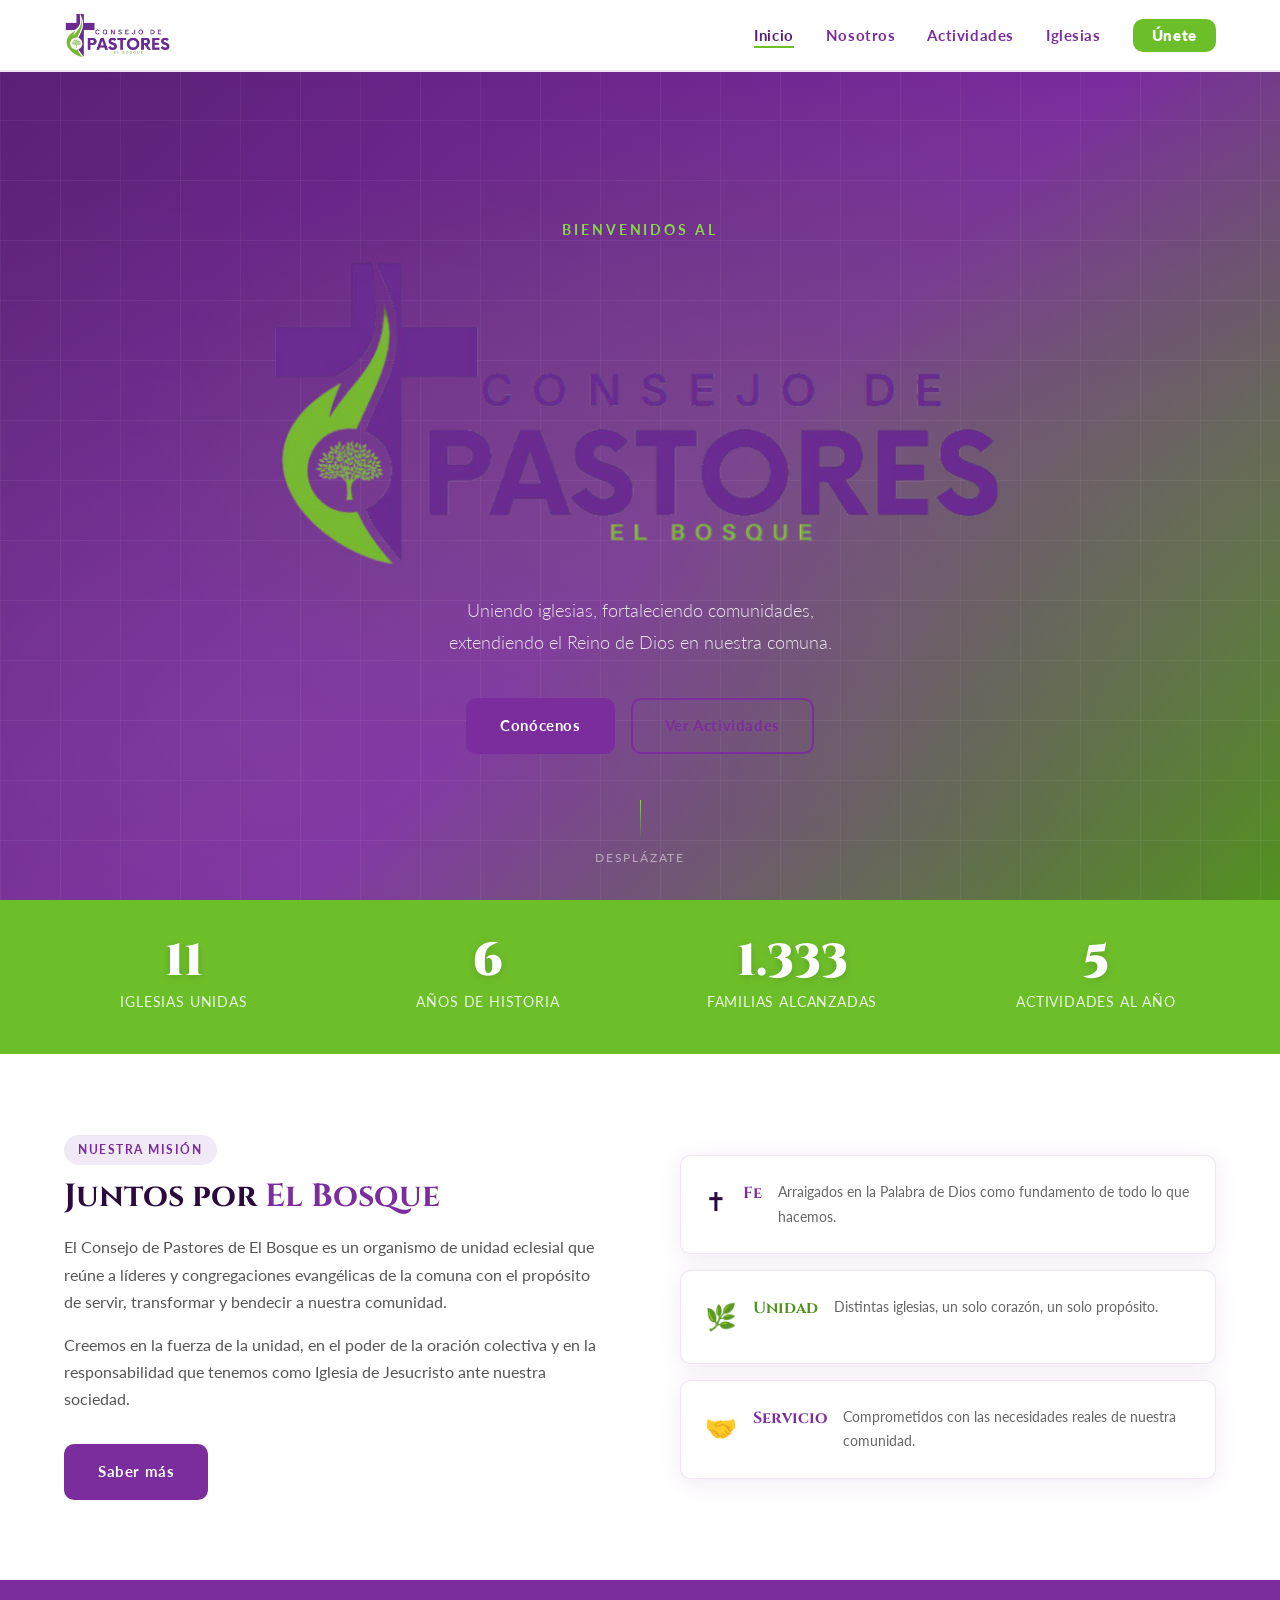
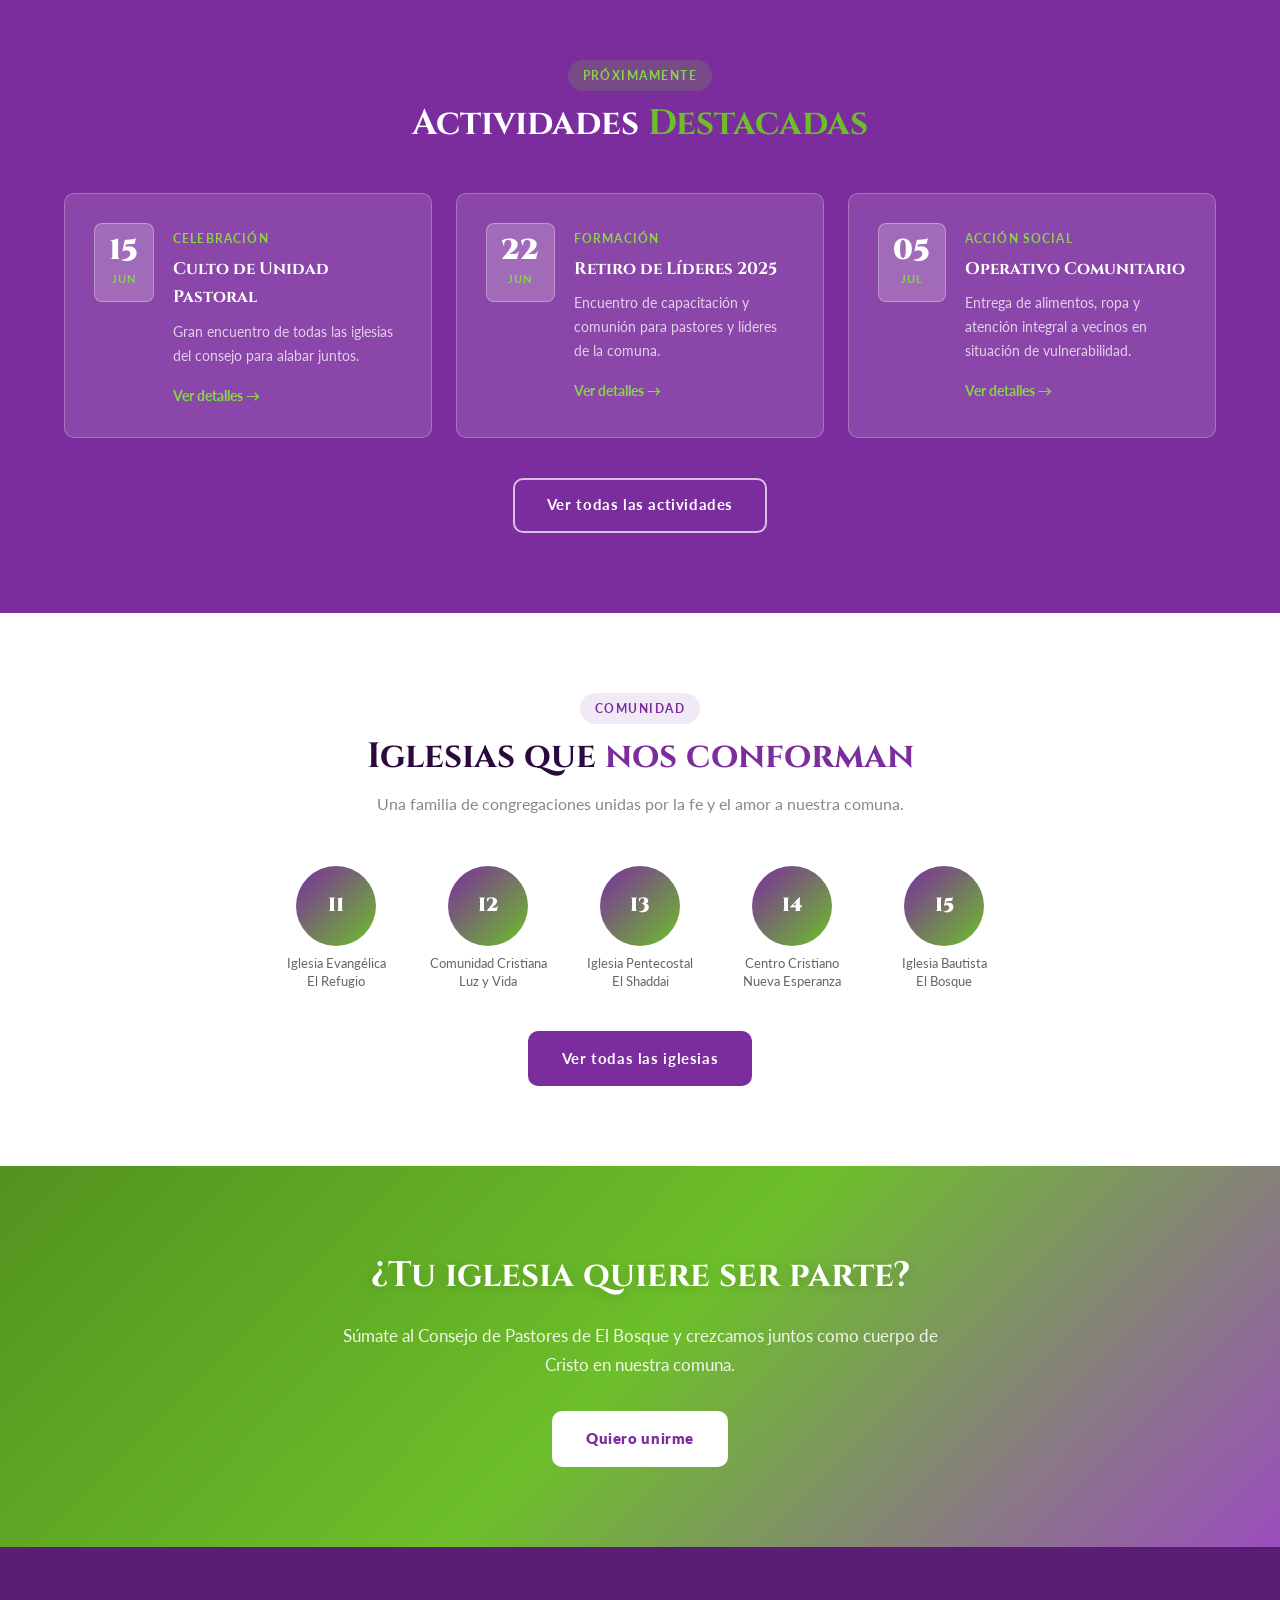
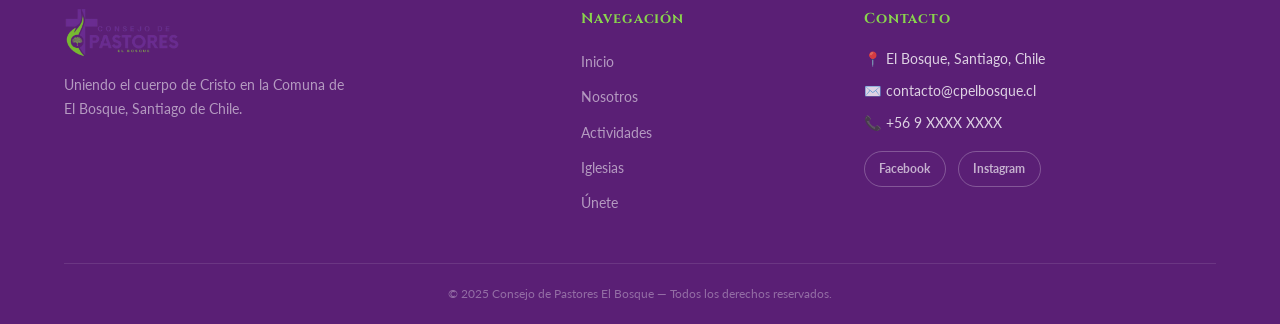
==== commit 00027c63: "cambio de color web" ====
--- a/index.html
+++ b/index.html
@@ -236,4 +236,4 @@
 
   <script src="main.js"></script>
 </body>
-</html>
+</html>
--- a/styles.css
+++ b/styles.css
@@ -1,6 +1,6 @@
 /* =============================================
    CONSEJO DE PASTORES EL BOSQUE
-   styles.css — Hoja de estilos principal
+   styles.css — Tema blanco/morado/verde
    ============================================= */
 
 /* ---- VARIABLES ---- */
@@ -12,16 +12,16 @@
   --green-dark: #52921f;
   --green-light: #89d44d;
   --black: #111111;
-  --dark: #1a1a1a;
-  --dark-card: #222222;
+  --dark: #2a0a3d;          /* morado muy oscuro en lugar de negro */
+  --dark-card: #3d1558;     /* morado oscuro para cards */
   --grey: #888888;
-  --light-grey: #f4f4f4;
+  --light-grey: #f7f3fa;    /* fondo ligeramente lila */
   --white: #ffffff;
   --font-display: 'Cinzel', serif;
   --font-body: 'Lato', sans-serif;
   --radius: 10px;
-  --shadow: 0 4px 24px rgba(0,0,0,0.12);
-  --shadow-lg: 0 12px 48px rgba(0,0,0,0.18);
+  --shadow: 0 4px 24px rgba(123,45,158,0.10);
+  --shadow-lg: 0 12px 48px rgba(123,45,158,0.18);
   --transition: all 0.3s ease;
   --max-w: 1200px;
   --nav-h: 72px;
@@ -45,8 +45,11 @@
 /* ---- UTILITY ---- */
 .container { max-width: var(--max-w); margin: 0 auto; padding: 0 1.5rem; }
 .section-pad { padding: 80px 0; }
-.dark-section { background: var(--dark); color: var(--white); }
-.dark-section .tag { background: rgba(109,191,42,0.15); color: var(--green-light); }
+.dark-section {
+  background: var(--purple);
+  color: var(--white);
+}
+.dark-section .tag { background: rgba(109,191,42,0.2); color: var(--green-light); }
 .dark-section h2 { color: var(--white); }
 .center-btn { text-align: center; margin-top: 2.5rem; }
 .purple { color: var(--purple); }
@@ -74,7 +77,7 @@
 .section-header { text-align: center; margin-bottom: 3rem; }
 .section-header h2 { font-family: var(--font-display); font-size: 2.2rem; line-height: 1.2; margin-bottom: .75rem; }
 .section-header p { color: var(--grey); max-width: 560px; margin: 0 auto; }
-.dark-section .section-header p { color: #aaa; }
+.dark-section .section-header p { color: rgba(255,255,255,.75); }
 
 /* ---- BUTTONS ---- */
 .btn {
@@ -92,8 +95,8 @@
 .btn-primary:hover { background: var(--purple-dark); border-color: var(--purple-dark); transform: translateY(-2px); box-shadow: 0 6px 20px rgba(123,45,158,.35); }
 .btn-outline { background: transparent; color: var(--purple); border-color: var(--purple); }
 .btn-outline:hover { background: var(--purple); color: var(--white); transform: translateY(-2px); }
-.btn-outline-light { background: transparent; color: var(--white); border-color: var(--white); }
-.btn-outline-light:hover { background: var(--white); color: var(--dark); transform: translateY(-2px); }
+.btn-outline-light { background: transparent; color: var(--white); border-color: rgba(255,255,255,.7); }
+.btn-outline-light:hover { background: var(--white); color: var(--purple); transform: translateY(-2px); }
 .btn-white { background: var(--white); color: var(--purple); border-color: var(--white); font-weight: 800; }
 .btn-white:hover { background: var(--green); color: var(--white); border-color: var(--green); transform: translateY(-2px); }
 .btn-sm { padding: .5rem 1.2rem; font-size: .85rem; }
@@ -103,12 +106,12 @@
 .navbar {
   position: fixed; top: 0; left: 0; right: 0; z-index: 1000;
   height: var(--nav-h);
-  background: rgba(17,17,17,0.95);
-  backdrop-filter: blur(12px);
-  border-bottom: 1px solid rgba(255,255,255,0.06);
+  background: var(--white);
+  border-bottom: 2px solid rgba(123,45,158,.12);
+  box-shadow: 0 2px 16px rgba(123,45,158,.08);
   transition: var(--transition);
 }
-.navbar.scrolled { background: rgba(17,17,17,0.98); box-shadow: 0 2px 20px rgba(0,0,0,.4); }
+.navbar.scrolled { box-shadow: 0 4px 24px rgba(123,45,158,.18); }
 .nav-container {
   max-width: var(--max-w);
   margin: 0 auto; padding: 0 1.5rem;
@@ -118,9 +121,9 @@
 .nav-logo img { height: 46px; width: auto; }
 .nav-links { display: flex; align-items: center; gap: 2rem; }
 .nav-links a {
-  color: rgba(255,255,255,.8);
+  color: var(--purple);
   font-size: .92rem;
-  font-weight: 600;
+  font-weight: 700;
   letter-spacing: .04em;
   transition: var(--transition);
   position: relative;
@@ -130,7 +133,7 @@
   height: 2px; background: var(--green);
   transform: scaleX(0); transition: transform .25s ease;
 }
-.nav-links a:hover, .nav-links a.active { color: var(--white); }
+.nav-links a:hover, .nav-links a.active { color: var(--purple-dark); }
 .nav-links a:hover::after, .nav-links a.active::after { transform: scaleX(1); }
 .nav-links .nav-cta {
   background: var(--green); color: var(--white) !important;
@@ -140,7 +143,7 @@
 .nav-links .nav-cta::after { display: none; }
 .nav-links .nav-cta:hover { background: var(--green-dark); transform: translateY(-1px); }
 .hamburger { display: none; flex-direction: column; gap: 5px; cursor: pointer; background: none; border: none; padding: .4rem; }
-.hamburger span { display: block; width: 24px; height: 2px; background: var(--white); border-radius: 2px; transition: var(--transition); }
+.hamburger span { display: block; width: 24px; height: 2px; background: var(--purple); border-radius: 2px; transition: var(--transition); }
 .hamburger.open span:nth-child(1) { transform: rotate(45deg) translate(5px,5px); }
 .hamburger.open span:nth-child(2) { opacity: 0; }
 .hamburger.open span:nth-child(3) { transform: rotate(-45deg) translate(5px,-5px); }
@@ -155,21 +158,20 @@
 }
 .hero-bg {
   position: absolute; inset: 0;
-  background: linear-gradient(135deg, #0d0d0d 0%, #1a0a26 50%, #0a1a05 100%);
-}
-/* Subtle cross pattern */
+  background: linear-gradient(135deg, var(--purple-dark) 0%, var(--purple) 55%, var(--green-dark) 100%);
+}
 .hero-bg::before {
   content: '';
   position: absolute; inset: 0;
-  background-image: 
-    linear-gradient(rgba(123,45,158,.04) 1px, transparent 1px),
-    linear-gradient(90deg, rgba(123,45,158,.04) 1px, transparent 1px);
+  background-image:
+    linear-gradient(rgba(255,255,255,.05) 1px, transparent 1px),
+    linear-gradient(90deg, rgba(255,255,255,.05) 1px, transparent 1px);
   background-size: 60px 60px;
 }
 .hero-overlay {
   position: absolute; inset: 0;
-  background: radial-gradient(ellipse at 70% 50%, rgba(123,45,158,0.2) 0%, transparent 60%),
-              radial-gradient(ellipse at 20% 80%, rgba(109,191,42,0.15) 0%, transparent 55%);
+  background: radial-gradient(ellipse at 70% 50%, rgba(109,191,42,0.18) 0%, transparent 60%),
+              radial-gradient(ellipse at 20% 80%, rgba(255,255,255,0.08) 0%, transparent 55%);
 }
 .hero-content {
   position: relative; z-index: 2;
@@ -188,21 +190,22 @@
   line-height: 1.1;
   margin-bottom: 1.5rem;
   font-weight: 900;
+  text-shadow: 0 2px 20px rgba(0,0,0,.2);
 }
 .hero-sub {
-  font-size: 1.1rem; color: rgba(255,255,255,.7); margin-bottom: 2.5rem;
+  font-size: 1.1rem; color: rgba(255,255,255,.85); margin-bottom: 2.5rem;
   font-weight: 300; line-height: 1.8;
 }
 .hero-btns { display: flex; gap: 1rem; justify-content: center; flex-wrap: wrap; }
 .hero-scroll {
   position: absolute; bottom: 2rem; left: 50%; transform: translateX(-50%);
   z-index: 2; display: flex; flex-direction: column; align-items: center; gap: .5rem;
-  color: rgba(255,255,255,.4); font-size: .75rem; letter-spacing: .15em;
+  color: rgba(255,255,255,.5); font-size: .75rem; letter-spacing: .15em;
   text-transform: uppercase;
 }
 .hero-scroll span {
   display: block; width: 1px; height: 40px;
-  background: linear-gradient(to bottom, var(--green), transparent);
+  background: linear-gradient(to bottom, var(--green-light), transparent);
   animation: scrollAnim 2s ease-in-out infinite;
 }
 @keyframes scrollAnim { 0%,100%{ opacity:.4; transform: scaleY(.8); } 50%{ opacity:1; transform: scaleY(1); } }
@@ -216,7 +219,7 @@
 
 /* ---- STATS ---- */
 .stats {
-  background: var(--purple);
+  background: var(--green);
   padding: 2.5rem 1.5rem;
 }
 .stats-grid {
@@ -227,10 +230,10 @@
 .stat-item { color: var(--white); }
 .stat-number {
   display: block; font-family: var(--font-display);
-  font-size: 2.8rem; font-weight: 900; color: var(--green-light);
-  line-height: 1;
-}
-.stat-item p { font-size: .85rem; opacity: .8; margin-top: .4rem; letter-spacing: .06em; text-transform: uppercase; }
+  font-size: 2.8rem; font-weight: 900; color: var(--white);
+  line-height: 1; text-shadow: 0 2px 8px rgba(0,0,0,.15);
+}
+.stat-item p { font-size: .85rem; opacity: .85; margin-top: .4rem; letter-spacing: .06em; text-transform: uppercase; }
 
 /* ---- MISION ---- */
 .mision-grid { display: grid; grid-template-columns: 1fr 1fr; gap: 5rem; align-items: center; }
@@ -239,7 +242,7 @@
 .mision-text .btn { margin-top: 1rem; }
 .mision-visual { display: flex; flex-direction: column; gap: 1rem; }
 .mision-card {
-  background: var(--white); border: 1px solid #eee;
+  background: var(--white); border: 1px solid rgba(123,45,158,.12);
   border-radius: var(--radius); padding: 1.5rem;
   display: flex; align-items: flex-start; gap: 1rem;
   box-shadow: var(--shadow); transition: var(--transition);
@@ -254,23 +257,24 @@
 /* ---- EVENTOS ---- */
 .eventos-grid { display: grid; grid-template-columns: repeat(3, 1fr); gap: 1.5rem; }
 .evento-card {
-  background: rgba(255,255,255,.05); border: 1px solid rgba(255,255,255,.08);
+  background: rgba(255,255,255,.12); border: 1px solid rgba(255,255,255,.25);
   border-radius: var(--radius); padding: 1.8rem;
   display: flex; gap: 1.2rem; align-items: flex-start;
   transition: var(--transition);
 }
-.evento-card:hover { background: rgba(255,255,255,.08); transform: translateY(-3px); }
+.evento-card:hover { background: rgba(255,255,255,.2); transform: translateY(-3px); }
 .evento-fecha {
-  flex-shrink: 0; text-align: center; background: var(--purple);
+  flex-shrink: 0; text-align: center; background: rgba(255,255,255,.2);
   border-radius: 8px; padding: .8rem .9rem; min-width: 60px;
+  border: 1px solid rgba(255,255,255,.3);
 }
 .evento-fecha .dia { display: block; font-family: var(--font-display); font-size: 1.8rem; font-weight: 900; color: var(--white); line-height: 1; }
 .evento-fecha .mes { display: block; font-size: .7rem; font-weight: 700; color: var(--green-light); letter-spacing: .1em; margin-top: .2rem; }
 .evento-tipo { font-size: .72rem; font-weight: 700; letter-spacing: .1em; text-transform: uppercase; color: var(--green-light); }
 .evento-info h3 { font-family: var(--font-display); font-size: 1.05rem; color: var(--white); margin: .3rem 0 .5rem; }
-.evento-info p { font-size: .88rem; color: rgba(255,255,255,.6); margin-bottom: .8rem; }
+.evento-info p { font-size: .88rem; color: rgba(255,255,255,.75); margin-bottom: .8rem; }
 .link-arrow { font-size: .85rem; font-weight: 700; color: var(--green-light); transition: var(--transition); }
-.link-arrow:hover { gap: .5rem; color: var(--green); }
+.link-arrow:hover { color: var(--white); }
 
 /* ---- IGLESIAS PREVIEW ---- */
 .iglesias-logos { display: flex; flex-wrap: wrap; justify-content: center; gap: 2rem; margin-bottom: 2rem; }
@@ -294,33 +298,33 @@
 }
 .cta-bg {
   position: absolute; inset: 0;
-  background: linear-gradient(135deg, var(--purple-dark) 0%, var(--purple) 50%, var(--green-dark) 100%);
+  background: linear-gradient(135deg, var(--green-dark) 0%, var(--green) 50%, var(--purple-light) 100%);
 }
 .cta-content { position: relative; z-index: 1; color: var(--white); max-width: 600px; margin: 0 auto; }
-.cta-content h2 { font-family: var(--font-display); font-size: 2.2rem; margin-bottom: 1rem; }
-.cta-content p { opacity: .85; margin-bottom: 2rem; font-size: 1.05rem; }
+.cta-content h2 { font-family: var(--font-display); font-size: 2.2rem; margin-bottom: 1rem; text-shadow: 0 2px 12px rgba(0,0,0,.15); }
+.cta-content p { opacity: .9; margin-bottom: 2rem; font-size: 1.05rem; }
 
 /* ---- PAGE HERO ---- */
 .page-hero {
   position: relative; padding: calc(var(--nav-h) + 80px) 1.5rem 80px;
   text-align: center; overflow: hidden;
-  background: var(--dark);
+  background: var(--purple);
   min-height: 40vh; display: flex; align-items: center; justify-content: center;
 }
 .page-hero-overlay {
   position: absolute; inset: 0;
-  background: linear-gradient(135deg, rgba(123,45,158,.6) 0%, rgba(17,17,17,.85) 100%);
+  background: linear-gradient(135deg, rgba(90,31,117,.7) 0%, rgba(109,191,42,.3) 100%);
 }
 .page-hero::before {
   content: '';
   position: absolute; inset: 0;
-  background-image: linear-gradient(rgba(255,255,255,.02) 1px, transparent 1px),
-                    linear-gradient(90deg, rgba(255,255,255,.02) 1px, transparent 1px);
+  background-image: linear-gradient(rgba(255,255,255,.05) 1px, transparent 1px),
+                    linear-gradient(90deg, rgba(255,255,255,.05) 1px, transparent 1px);
   background-size: 40px 40px;
 }
 .page-hero-content { position: relative; z-index: 1; color: var(--white); max-width: 640px; }
 .page-hero-content h1 { font-family: var(--font-display); font-size: clamp(2.2rem, 6vw, 3.5rem); margin-bottom: .8rem; }
-.page-hero-content p { opacity: .75; font-size: 1.05rem; }
+.page-hero-content p { opacity: .85; font-size: 1.05rem; }
 
 /* ---- TWO COL ---- */
 .two-col { display: grid; grid-template-columns: 1fr 1fr; gap: 5rem; align-items: start; }
@@ -339,41 +343,41 @@
   box-shadow: 0 0 0 3px rgba(123,45,158,.3);
 }
 .tl-year { font-size: .8rem; font-weight: 800; color: var(--green-dark); letter-spacing: .08em; }
-.tl-content h4 { font-family: var(--font-display); font-size: 1rem; margin: .2rem 0 .3rem; }
+.tl-content h4 { font-family: var(--font-display); font-size: 1rem; margin: .2rem 0 .3rem; color: var(--purple); }
 .tl-content p { font-size: .88rem; color: #666; }
 
 /* ---- MVV ---- */
 .mvv-grid { display: grid; grid-template-columns: repeat(3, 1fr); gap: 1.5rem; }
 .mvv-card {
-  background: rgba(255,255,255,.05); border: 1px solid rgba(255,255,255,.08);
+  background: rgba(255,255,255,.12); border: 1px solid rgba(255,255,255,.2);
   border-radius: var(--radius); padding: 2rem; text-align: center;
   transition: var(--transition);
 }
 .mvv-card.featured {
-  border-color: var(--green); background: rgba(109,191,42,.08);
+  border-color: var(--green-light); background: rgba(109,191,42,.15);
   transform: scale(1.03);
 }
-.mvv-card:hover { transform: translateY(-4px); }
+.mvv-card:hover { transform: translateY(-4px); background: rgba(255,255,255,.18); }
 .mvv-card.featured:hover { transform: scale(1.03) translateY(-4px); }
 .mvv-icon { font-size: 2.2rem; margin-bottom: 1rem; }
 .mvv-card h3 { font-family: var(--font-display); font-size: 1.1rem; color: var(--green-light); margin-bottom: .75rem; }
-.mvv-card p { font-size: .9rem; color: rgba(255,255,255,.7); line-height: 1.7; }
-.values-list li { color: rgba(255,255,255,.8); font-size: .9rem; padding: .25rem 0; text-align: left; }
+.mvv-card p { font-size: .9rem; color: rgba(255,255,255,.85); line-height: 1.7; }
+.values-list li { color: rgba(255,255,255,.85); font-size: .9rem; padding: .25rem 0; text-align: left; }
 
 /* ---- TEAM ---- */
 .team-grid { display: grid; grid-template-columns: repeat(4, 1fr); gap: 1.5rem; }
 .team-card {
   text-align: center; padding: 2rem 1rem;
-  border: 1px solid #eee; border-radius: var(--radius);
+  border: 1px solid rgba(123,45,158,.15); border-radius: var(--radius);
   transition: var(--transition); background: var(--white);
 }
-.team-card:hover { box-shadow: var(--shadow-lg); transform: translateY(-4px); }
+.team-card:hover { box-shadow: var(--shadow-lg); transform: translateY(-4px); border-color: var(--purple); }
 .team-avatar {
   width: 80px; height: 80px; border-radius: 50%; margin: 0 auto 1rem;
   display: flex; align-items: center; justify-content: center;
   font-family: var(--font-display); font-size: 1.8rem; font-weight: 900; color: var(--white);
 }
-.team-card h3 { font-family: var(--font-display); font-size: .95rem; margin-bottom: .3rem; }
+.team-card h3 { font-family: var(--font-display); font-size: .95rem; margin-bottom: .3rem; color: var(--purple); }
 .team-rol {
   display: inline-block; font-size: .75rem; font-weight: 700;
   color: var(--green-dark); background: rgba(109,191,42,.12);
@@ -384,16 +388,16 @@
 /* ---- ACTIVITIES ---- */
 .filtros { display: flex; gap: .75rem; flex-wrap: wrap; margin-bottom: 2.5rem; }
 .filtro-btn {
-  padding: .5rem 1.3rem; border-radius: 999px; border: 2px solid #ddd;
+  padding: .5rem 1.3rem; border-radius: 999px; border: 2px solid rgba(123,45,158,.25);
   background: none; cursor: pointer; font-weight: 600; font-size: .85rem;
-  transition: var(--transition); color: #555;
+  transition: var(--transition); color: var(--purple);
 }
 .filtro-btn.active, .filtro-btn:hover {
   background: var(--purple); border-color: var(--purple); color: var(--white);
 }
 .actividades-grid { display: grid; grid-template-columns: repeat(3, 1fr); gap: 1.5rem; }
 .act-card {
-  border-radius: var(--radius); overflow: hidden; border: 1px solid #eee;
+  border-radius: var(--radius); overflow: hidden; border: 1px solid rgba(123,45,158,.12);
   background: var(--white); box-shadow: var(--shadow); transition: var(--transition);
   display: flex; flex-direction: column;
 }
@@ -412,67 +416,69 @@
 .act-fecha-badge .dia { display: block; font-family: var(--font-display); font-size: 1.4rem; font-weight: 900; color: var(--white); line-height: 1; }
 .act-fecha-badge .mes { display: block; font-size: .65rem; font-weight: 700; color: rgba(255,255,255,.8); letter-spacing: .1em; }
 .act-body { padding: 1.5rem; flex: 1; }
-.act-body h3 { font-family: var(--font-display); font-size: 1.05rem; margin-bottom: .6rem; }
+.act-body h3 { font-family: var(--font-display); font-size: 1.05rem; margin-bottom: .6rem; color: var(--purple); }
 .act-body p { font-size: .88rem; color: #666; margin-bottom: 1rem; line-height: 1.6; }
 .act-meta { display: flex; flex-direction: column; gap: .3rem; }
 .act-meta span { font-size: .8rem; color: #888; }
-.act-footer { padding: 1rem 1.5rem; border-top: 1px solid #f0f0f0; }
+.act-footer { padding: 1rem 1.5rem; border-top: 1px solid rgba(123,45,158,.08); }
+
+/* ---- PROGRAMAS ---- */
 .programas-grid { display: grid; grid-template-columns: repeat(4, 1fr); gap: 1.5rem; }
 .programa-item {
   text-align: center; padding: 2rem 1.2rem;
-  background: rgba(255,255,255,.04); border: 1px solid rgba(255,255,255,.06);
+  background: rgba(255,255,255,.1); border: 1px solid rgba(255,255,255,.2);
   border-radius: var(--radius); transition: var(--transition);
 }
-.programa-item:hover { background: rgba(255,255,255,.08); transform: translateY(-3px); }
+.programa-item:hover { background: rgba(255,255,255,.18); transform: translateY(-3px); }
 .programa-icon { font-size: 2rem; margin-bottom: 1rem; }
 .programa-item h3 { font-family: var(--font-display); font-size: 1rem; color: var(--green-light); margin-bottom: .6rem; }
-.programa-item p { font-size: .87rem; color: rgba(255,255,255,.65); line-height: 1.6; }
+.programa-item p { font-size: .87rem; color: rgba(255,255,255,.8); line-height: 1.6; }
 
 /* ---- IGLESIAS PAGE ---- */
 .busqueda-bar { margin-bottom: 2rem; }
 .search-input {
-  width: 100%; padding: 1rem 1.5rem; border: 2px solid #ddd;
+  width: 100%; padding: 1rem 1.5rem; border: 2px solid rgba(123,45,158,.25);
   border-radius: var(--radius); font-size: 1rem; transition: var(--transition);
-  outline: none;
+  outline: none; color: var(--dark);
 }
 .search-input:focus { border-color: var(--purple); }
 .iglesias-grid { display: grid; grid-template-columns: repeat(3, 1fr); gap: 1.5rem; }
 .iglesia-card {
-  border-radius: var(--radius); overflow: hidden; border: 1px solid #eee;
+  border-radius: var(--radius); overflow: hidden; border: 1px solid rgba(123,45,158,.12);
   box-shadow: var(--shadow); transition: var(--transition); background: var(--white);
   display: flex; flex-direction: column;
 }
-.iglesia-card:hover { transform: translateY(-5px); box-shadow: var(--shadow-lg); }
+.iglesia-card:hover { transform: translateY(-5px); box-shadow: var(--shadow-lg); border-color: var(--purple); }
 .iglesia-card.hidden { display: none; }
 .iglesia-card-header {
   padding: 1.8rem; display: flex; align-items: center; justify-content: center;
 }
 .iglesia-inicial { font-family: var(--font-display); font-size: 2rem; font-weight: 900; color: var(--white); }
 .iglesia-card-body { padding: 1.5rem; flex: 1; }
-.iglesia-card-body h3 { font-family: var(--font-display); font-size: 1rem; margin-bottom: .4rem; }
+.iglesia-card-body h3 { font-family: var(--font-display); font-size: 1rem; margin-bottom: .4rem; color: var(--purple); }
 .iglesia-denominacion {
   font-size: .73rem; font-weight: 700; letter-spacing: .1em; text-transform: uppercase;
   color: var(--purple); background: rgba(123,45,158,.08);
   padding: .2rem .6rem; border-radius: 999px; display: inline-block; margin-bottom: .9rem;
 }
 .iglesia-info p { font-size: .85rem; color: #666; margin-bottom: .3rem; }
-.iglesia-card-footer { padding: 1rem 1.5rem; border-top: 1px solid #f0f0f0; }
+.iglesia-card-footer { padding: 1rem 1.5rem; border-top: 1px solid rgba(123,45,158,.08); }
 .mapa-placeholder {
   height: 350px; border-radius: var(--radius);
-  background: rgba(255,255,255,.05); border: 2px dashed rgba(255,255,255,.2);
+  background: rgba(255,255,255,.1); border: 2px dashed rgba(255,255,255,.3);
   display: flex; align-items: center; justify-content: center;
 }
-.mapa-overlay-text { text-align: center; color: rgba(255,255,255,.5); }
+.mapa-overlay-text { text-align: center; color: rgba(255,255,255,.6); }
 .mapa-overlay-text p { font-size: 1.5rem; }
 .no-resultados { text-align: center; padding: 3rem; color: #888; }
 
 /* ---- UNETE / FORM ---- */
 .formas-grid { display: grid; grid-template-columns: repeat(3, 1fr); gap: 1.5rem; margin-bottom: 3rem; }
 .forma-card {
-  border: 1px solid #eee; border-radius: var(--radius); padding: 2rem;
+  border: 1px solid rgba(123,45,158,.15); border-radius: var(--radius); padding: 2rem;
   transition: var(--transition); text-align: center; background: var(--white);
 }
-.forma-card:hover { box-shadow: var(--shadow-lg); transform: translateY(-4px); }
+.forma-card:hover { box-shadow: var(--shadow-lg); transform: translateY(-4px); border-color: var(--purple); }
 .forma-card.featured { border-color: var(--green); box-shadow: 0 0 0 1px var(--green); }
 .forma-icon {
   width: 64px; height: 64px; border-radius: 50%; font-size: 1.6rem;
@@ -481,50 +487,52 @@
 }
 .purple-bg { background: rgba(123,45,158,.1); }
 .green-bg { background: rgba(109,191,42,.15); }
-.forma-card h3 { font-family: var(--font-display); font-size: 1.1rem; margin-bottom: .6rem; }
+.forma-card h3 { font-family: var(--font-display); font-size: 1.1rem; margin-bottom: .6rem; color: var(--purple); }
 .forma-card p { font-size: .9rem; color: #666; margin-bottom: 1rem; line-height: 1.6; }
 .forma-beneficios li { font-size: .83rem; color: #555; text-align: left; padding: .25rem 0; }
+
+/* ---- FORMULARIO ---- */
 .form-container {
   max-width: 760px; margin: 0 auto;
-  background: rgba(255,255,255,.04); border: 1px solid rgba(255,255,255,.08);
+  background: rgba(255,255,255,.1); border: 1px solid rgba(255,255,255,.25);
   border-radius: var(--radius); overflow: hidden;
 }
-.form-tabs { display: flex; border-bottom: 1px solid rgba(255,255,255,.1); }
+.form-tabs { display: flex; border-bottom: 1px solid rgba(255,255,255,.2); }
 .tab-btn {
   flex: 1; padding: 1rem; background: none; border: none;
-  color: rgba(255,255,255,.5); cursor: pointer; font-weight: 700;
+  color: rgba(255,255,255,.6); cursor: pointer; font-weight: 700;
   font-size: .9rem; transition: var(--transition); letter-spacing: .04em;
 }
-.tab-btn:hover { color: rgba(255,255,255,.8); background: rgba(255,255,255,.03); }
-.tab-btn.active { color: var(--green-light); border-bottom: 2px solid var(--green); background: rgba(109,191,42,.06); }
+.tab-btn:hover { color: rgba(255,255,255,.9); background: rgba(255,255,255,.06); }
+.tab-btn.active { color: var(--green-light); border-bottom: 2px solid var(--green-light); background: rgba(255,255,255,.08); }
 .contact-form { padding: 2.5rem; }
 .tab-content { display: none; }
 .tab-content.active { display: block; }
 .form-row { display: grid; grid-template-columns: 1fr 1fr; gap: 1.2rem; }
 .form-group { margin-bottom: 1.2rem; }
-.form-group label { display: block; font-size: .85rem; font-weight: 700; color: rgba(255,255,255,.75); margin-bottom: .4rem; letter-spacing: .04em; }
+.form-group label { display: block; font-size: .85rem; font-weight: 700; color: rgba(255,255,255,.85); margin-bottom: .4rem; letter-spacing: .04em; }
 .form-group input,
 .form-group textarea,
 .form-group select {
   width: 100%; padding: .8rem 1rem;
-  background: rgba(255,255,255,.06); border: 1px solid rgba(255,255,255,.15);
+  background: rgba(255,255,255,.12); border: 1px solid rgba(255,255,255,.25);
   border-radius: 8px; color: var(--white); font-size: .95rem;
   transition: var(--transition); outline: none;
 }
 .form-group input::placeholder,
-.form-group textarea::placeholder { color: rgba(255,255,255,.3); }
-.form-group select option { background: var(--dark); color: var(--white); }
+.form-group textarea::placeholder { color: rgba(255,255,255,.4); }
+.form-group select option { background: var(--purple-dark); color: var(--white); }
 .form-group input:focus,
 .form-group textarea:focus,
-.form-group select:focus { border-color: var(--green); background: rgba(109,191,42,.06); }
+.form-group select:focus { border-color: var(--green-light); background: rgba(255,255,255,.18); }
 .checkboxes { display: grid; grid-template-columns: 1fr 1fr; gap: .5rem; margin-top: .3rem; }
-.checkbox-item { display: flex; align-items: center; gap: .5rem; font-size: .88rem; color: rgba(255,255,255,.75); cursor: pointer; }
-.checkbox-item input[type="checkbox"] { accent-color: var(--green); width: 16px; height: 16px; }
+.checkbox-item { display: flex; align-items: center; gap: .5rem; font-size: .88rem; color: rgba(255,255,255,.8); cursor: pointer; }
+.checkbox-item input[type="checkbox"] { accent-color: var(--green-light); width: 16px; height: 16px; }
 .form-submit { text-align: center; padding-top: 1rem; }
-.form-disclaimer { font-size: .78rem; color: rgba(255,255,255,.4); margin-top: .75rem; }
+.form-disclaimer { font-size: .78rem; color: rgba(255,255,255,.5); margin-top: .75rem; }
 .form-success {
   text-align: center; padding: 2rem;
-  border-top: 1px solid rgba(255,255,255,.08);
+  border-top: 1px solid rgba(255,255,255,.15);
 }
 .success-icon {
   width: 60px; height: 60px; border-radius: 50%; background: var(--green);
@@ -532,36 +540,38 @@
   margin: 0 auto 1rem;
 }
 .form-success h3 { font-family: var(--font-display); color: var(--green-light); margin-bottom: .5rem; }
-.form-success p { color: rgba(255,255,255,.6); }
+.form-success p { color: rgba(255,255,255,.7); }
+
+/* ---- CONTACTO INFO ---- */
 .contacto-info-grid { display: grid; grid-template-columns: repeat(4, 1fr); gap: 1.5rem; }
-.contacto-info-item { text-align: center; padding: 2rem 1rem; border: 1px solid #eee; border-radius: var(--radius); transition: var(--transition); }
-.contacto-info-item:hover { box-shadow: var(--shadow); transform: translateY(-3px); }
+.contacto-info-item { text-align: center; padding: 2rem 1rem; border: 1px solid rgba(123,45,158,.15); border-radius: var(--radius); transition: var(--transition); }
+.contacto-info-item:hover { box-shadow: var(--shadow); transform: translateY(-3px); border-color: var(--purple); }
 .ci-icon { font-size: 2rem; margin-bottom: .8rem; }
 .contacto-info-item h4 { font-family: var(--font-display); font-size: .95rem; color: var(--purple); margin-bottom: .5rem; }
 .contacto-info-item p { font-size: .88rem; color: #666; line-height: 1.6; }
 
 /* ---- FOOTER ---- */
-.footer { background: #0a0a0a; color: rgba(255,255,255,.7); padding: 60px 0 0; }
+.footer { background: var(--purple-dark); color: rgba(255,255,255,.8); padding: 60px 0 0; }
 .footer-grid { display: grid; grid-template-columns: 2fr 1fr 1.5fr; gap: 3rem; padding-bottom: 2.5rem; }
 .footer-logo { height: 50px; margin-bottom: 1rem; }
-.footer-brand p { font-size: .88rem; line-height: 1.7; color: rgba(255,255,255,.5); max-width: 280px; }
+.footer-brand p { font-size: .88rem; line-height: 1.7; color: rgba(255,255,255,.55); max-width: 280px; }
 .footer-links h4,
-.footer-contact h4 { font-family: var(--font-display); font-size: .9rem; color: var(--white); margin-bottom: 1rem; letter-spacing: .06em; }
+.footer-contact h4 { font-family: var(--font-display); font-size: .9rem; color: var(--green-light); margin-bottom: 1rem; letter-spacing: .06em; }
 .footer-links ul li { margin-bottom: .5rem; }
-.footer-links a { font-size: .88rem; color: rgba(255,255,255,.5); transition: var(--transition); }
+.footer-links a { font-size: .88rem; color: rgba(255,255,255,.55); transition: var(--transition); }
 .footer-links a:hover { color: var(--green-light); }
 .footer-contact p { font-size: .88rem; margin-bottom: .5rem; }
 .social-links { display: flex; gap: .75rem; margin-top: 1rem; }
 .social-btn {
-  padding: .4rem .9rem; border: 1px solid rgba(255,255,255,.2);
+  padding: .4rem .9rem; border: 1px solid rgba(255,255,255,.25);
   border-radius: 999px; font-size: .78rem; font-weight: 700;
-  color: rgba(255,255,255,.6); transition: var(--transition);
+  color: rgba(255,255,255,.65); transition: var(--transition);
 }
 .social-btn:hover { background: var(--green); border-color: var(--green); color: var(--white); }
 .footer-bottom {
-  border-top: 1px solid rgba(255,255,255,.06);
+  border-top: 1px solid rgba(255,255,255,.1);
   padding: 1.2rem 0; text-align: center;
-  font-size: .78rem; color: rgba(255,255,255,.3);
+  font-size: .78rem; color: rgba(255,255,255,.35);
 }
 
 /* =============================================
@@ -581,15 +591,17 @@
   .hamburger { display: flex; }
   .nav-links {
     position: fixed; top: var(--nav-h); left: 0; right: 0;
-    background: rgba(17,17,17,.98); padding: 1.5rem;
+    background: var(--white);
+    border-bottom: 2px solid rgba(123,45,158,.2);
+    padding: 1.5rem;
     flex-direction: column; gap: 0;
     transform: translateY(-110%); opacity: 0;
     transition: var(--transition); pointer-events: none;
-    border-bottom: 2px solid var(--purple);
+    box-shadow: 0 8px 24px rgba(123,45,158,.15);
   }
   .nav-links.open { transform: translateY(0); opacity: 1; pointer-events: all; }
   .nav-links li { width: 100%; }
-  .nav-links a { display: block; padding: .9rem 0; border-bottom: 1px solid rgba(255,255,255,.06); }
+  .nav-links a { display: block; padding: .9rem 0; border-bottom: 1px solid rgba(123,45,158,.08); }
   .nav-links .nav-cta { margin-top: 1rem; text-align: center; border-radius: var(--radius); }
   .hero-title { font-size: 2.3rem; }
   .stats-grid { grid-template-columns: repeat(2, 1fr); }
@@ -610,4 +622,4 @@
   .stat-number { font-size: 2rem; }
   .contact-form { padding: 1.5rem; }
   .form-tabs { flex-direction: column; }
-}
+}
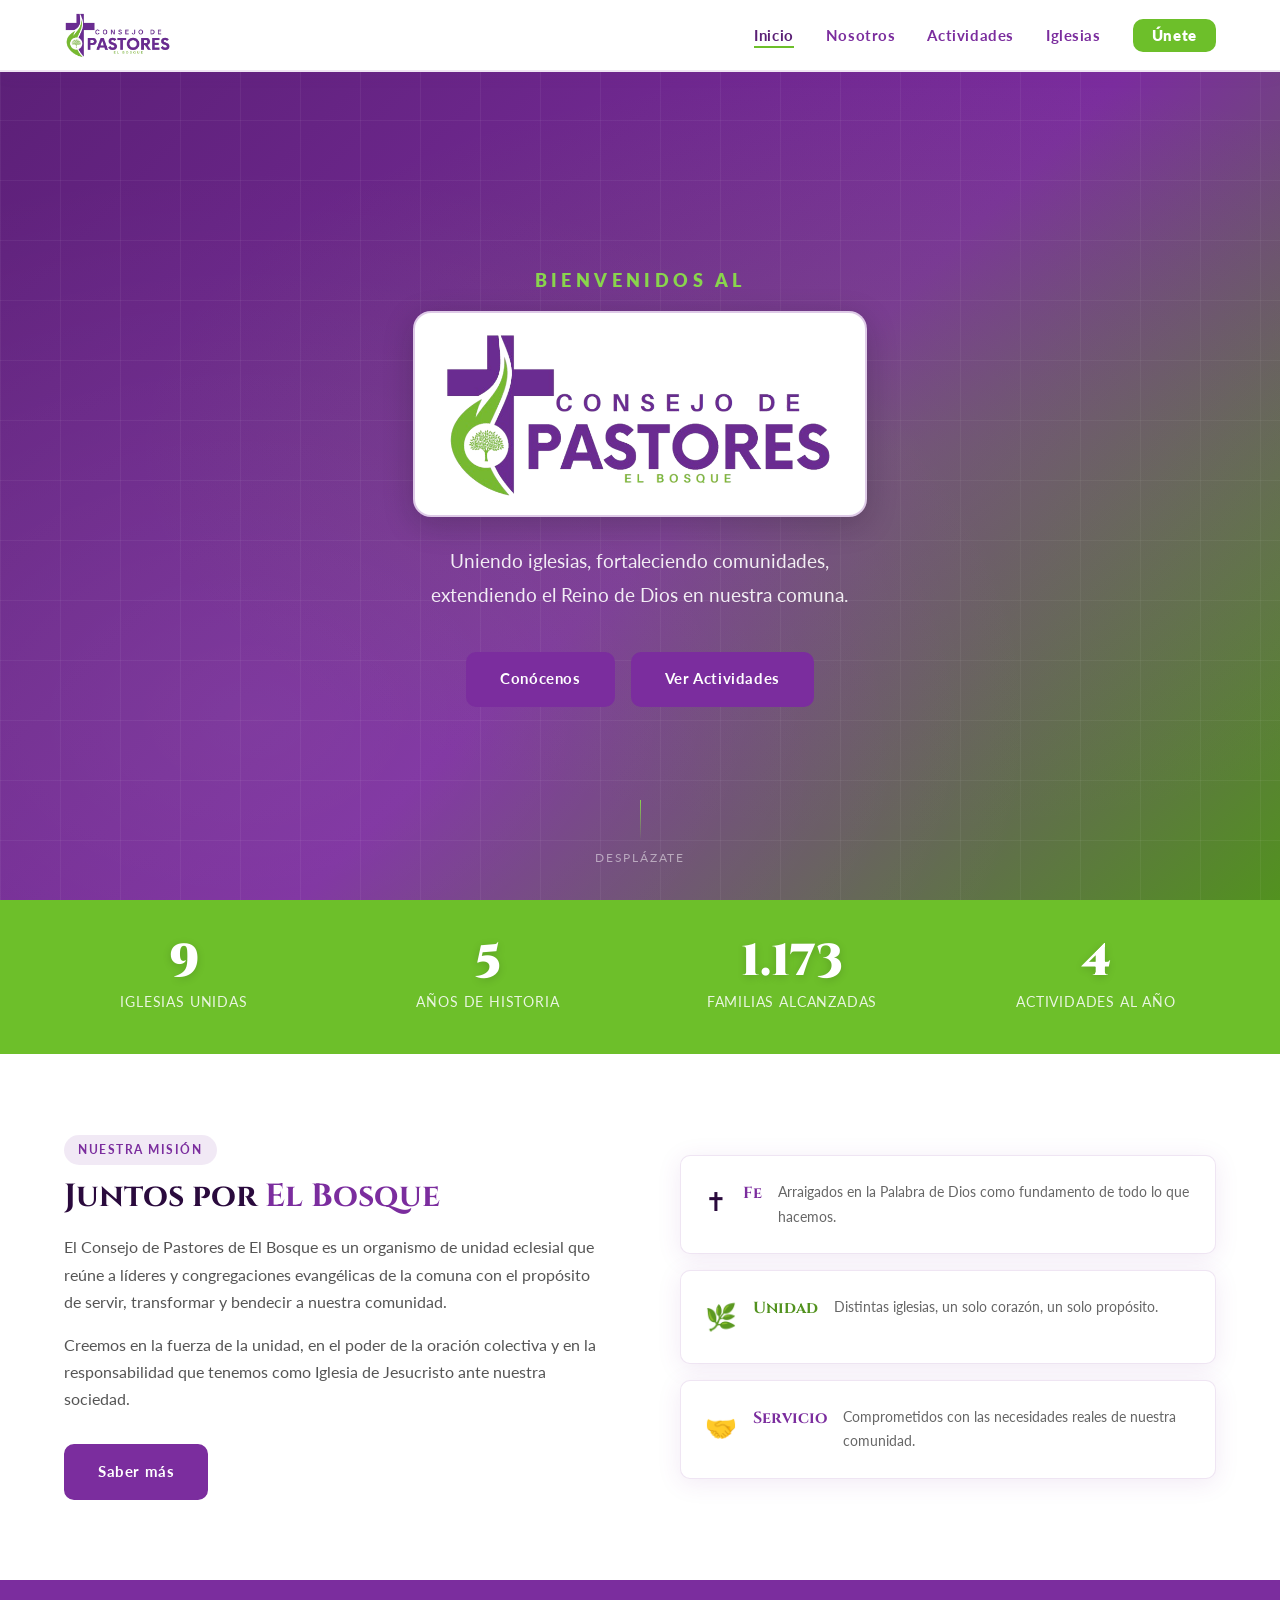
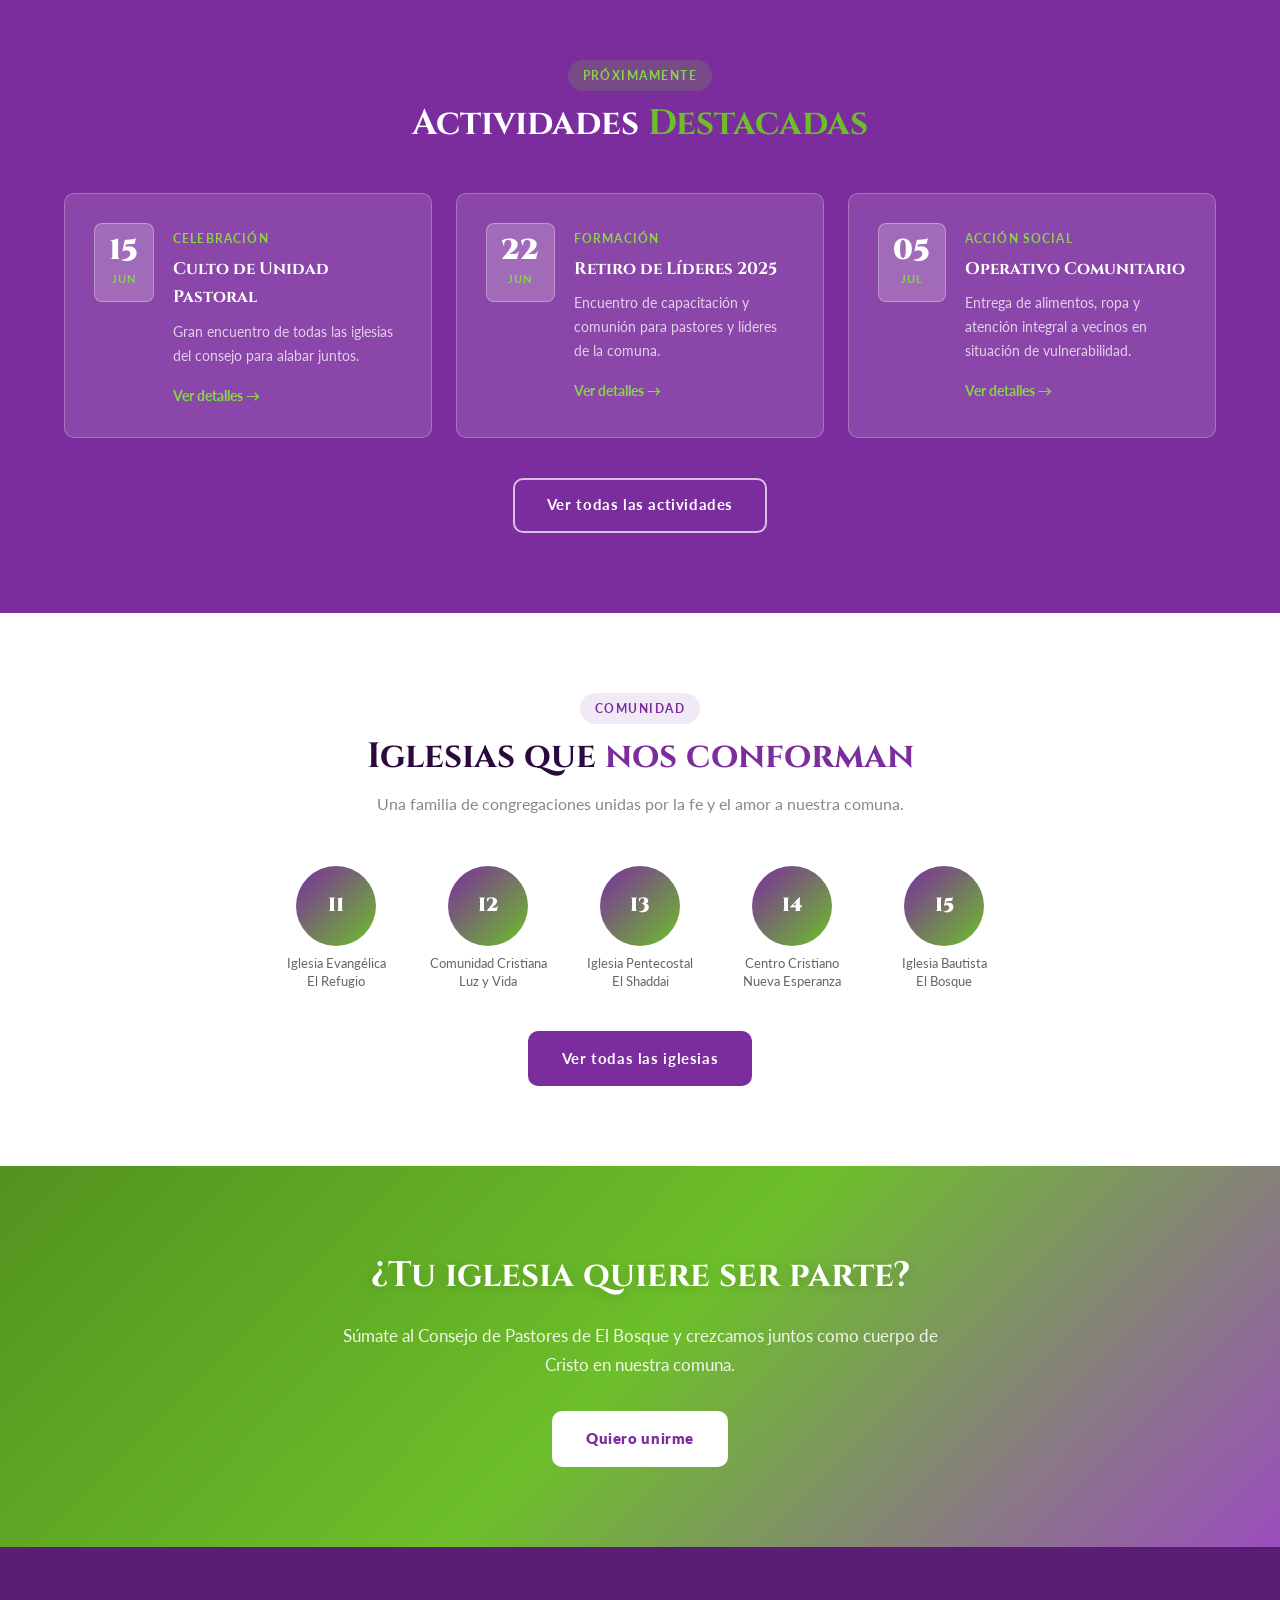
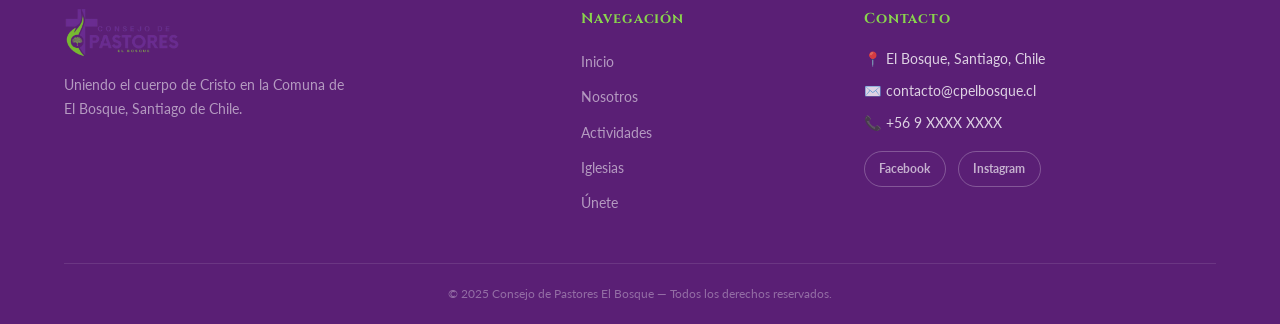
==== commit c28fd2d6: "cambio color correcion logo" ====
--- a/index.html
+++ b/index.html
@@ -34,12 +34,13 @@
     <div class="hero-overlay"></div>
     <div class="hero-content">
       <p class="hero-pre animate-up">Bienvenidos al</p>
-      <!-- <h1 class="hero-title animate-up delay-1">Consejo de Pastores<br/><span class="green">El Bosque</span></h1> -->
-      <img src="img/logo.png" class="hero-title animate-up delay-1" alt="Consejo de Pastores El Bosque" />
+      <div class="hero-logo-badge animate-up delay-1">
+        <img src="img/logo.png" class="hero-title" alt="Consejo de Pastores El Bosque" />
+      </div>
       <p class="hero-sub animate-up delay-2">Uniendo iglesias, fortaleciendo comunidades,<br/>extendiendo el Reino de Dios en nuestra comuna.</p>
       <div class="hero-btns animate-up delay-3">
         <a href="nosotros.html" class="btn btn-primary">Conócenos</a>
-        <a href="actividades.html" class="btn btn-outline">Ver Actividades</a>
+        <a href="actividades.html" class="btn btn-primary">Ver Actividades</a>
       </div>
     </div>
     <div class="hero-scroll">
--- a/styles.css
+++ b/styles.css
@@ -181,20 +181,36 @@
   max-width: 800px;
 }
 .hero-pre {
-  font-size: .9rem; letter-spacing: .2em; text-transform: uppercase;
-  color: var(--green-light); font-weight: 700; margin-bottom: .5rem;
+  font-size: 1.15rem;
+  letter-spacing: .24em;
+  text-transform: uppercase;
+  color: var(--green-light);
+  font-weight: 800;
+  margin-bottom: .9rem;
+}
+.hero-logo-badge {
+  display: inline-flex;
+  align-items: center;
+  justify-content: center;
+  padding: 1rem 1.6rem;
+  margin-bottom: 1.7rem;
+  border-radius: 18px;
+  background: #ffffff;
+  box-shadow: 0 8px 30px rgba(17, 17, 17, 0.22);
+  border: 2px solid rgba(123, 45, 158, 0.25);
 }
 .hero-title {
-  font-family: var(--font-display);
-  font-size: clamp(2.5rem, 7vw, 5rem);
-  line-height: 1.1;
-  margin-bottom: 1.5rem;
-  font-weight: 900;
-  text-shadow: 0 2px 20px rgba(0,0,0,.2);
+  display: block;
+  height: clamp(98px, 15vw, 170px);
+  width: auto;
+  max-width: 100%;
 }
 .hero-sub {
-  font-size: 1.1rem; color: rgba(255,255,255,.85); margin-bottom: 2.5rem;
-  font-weight: 300; line-height: 1.8;
+  font-size: 1.18rem;
+  color: rgba(255,255,255,.9);
+  margin-bottom: 2.5rem;
+  font-weight: 400;
+  line-height: 1.8;
 }
 .hero-btns { display: flex; gap: 1rem; justify-content: center; flex-wrap: wrap; }
 .hero-scroll {
